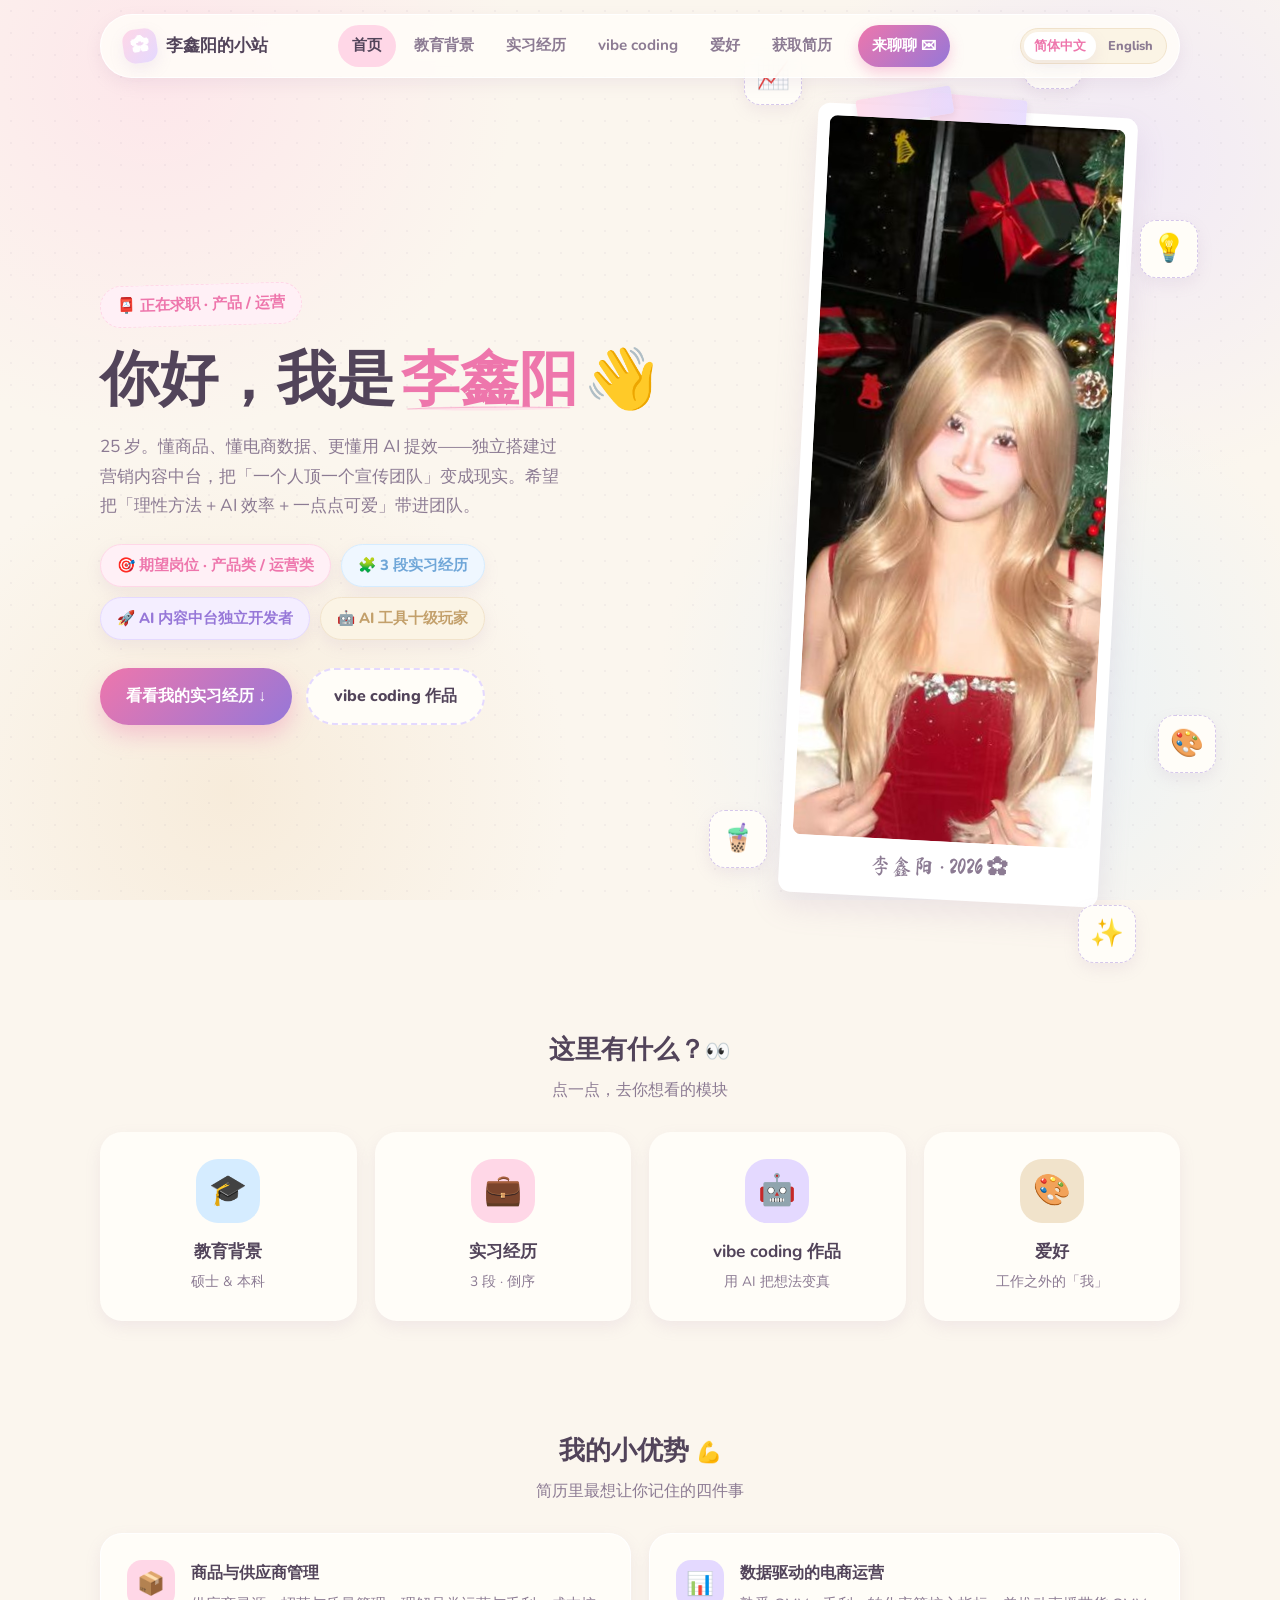
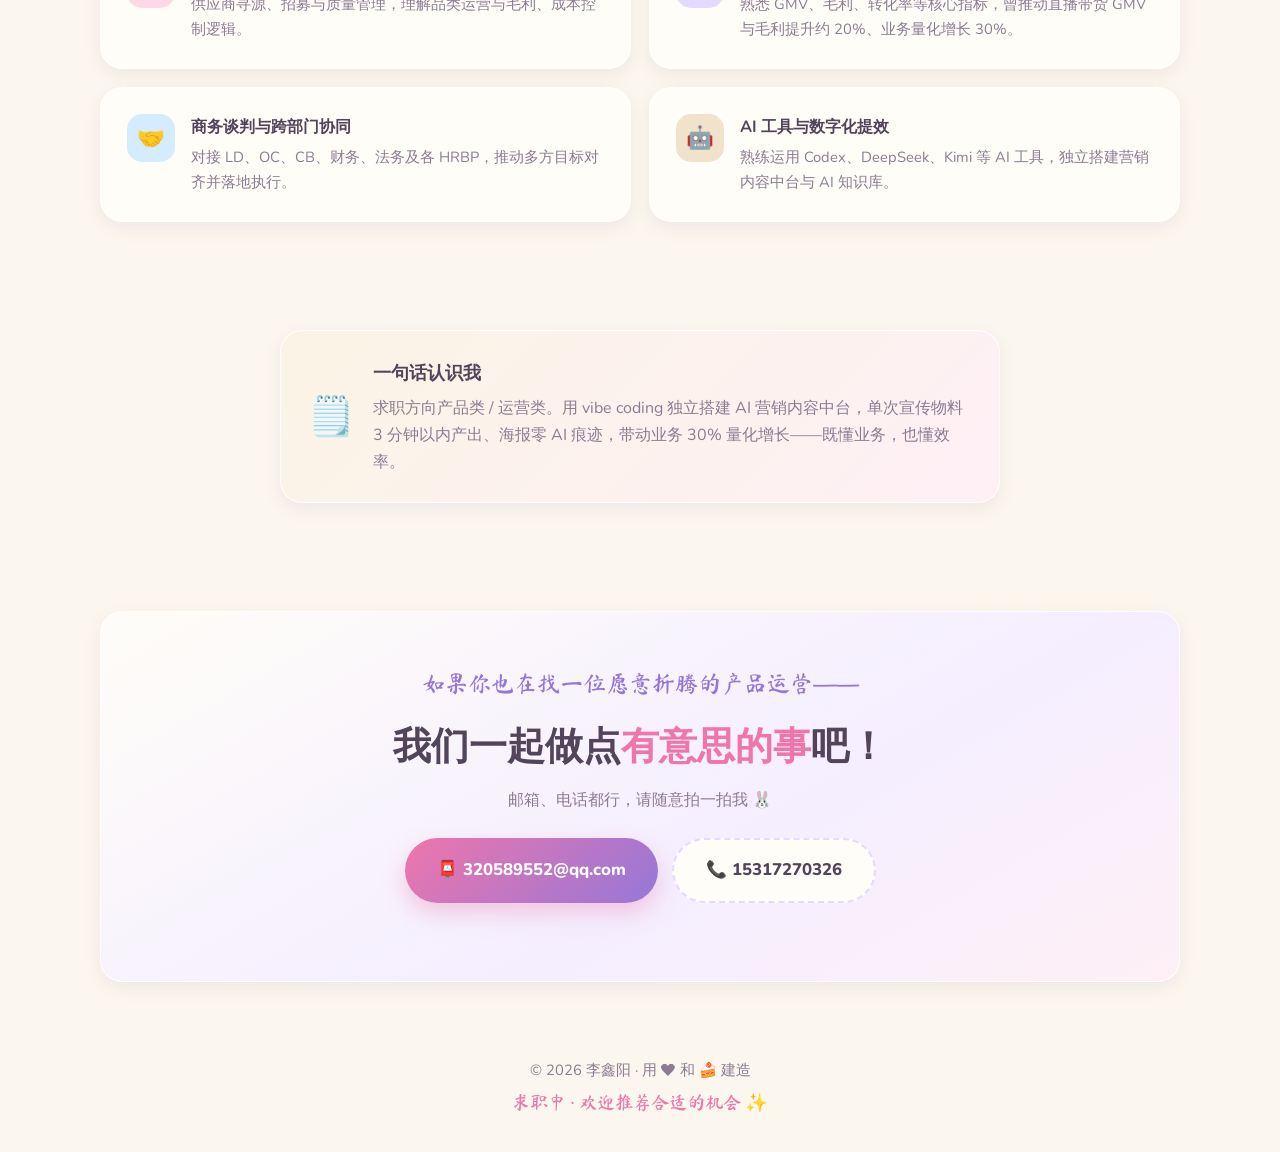
==== index.html @ ae8e2d4e "导航栏支持中英切换；vibe coding项目补充真实可用说明（API说明）" ====
<!DOCTYPE html>
<html lang="zh-CN">
<head>
  <meta charset="UTF-8" />
  <meta name="viewport" content="width=device-width, initial-scale=1.0" />
  <meta name="description" content="李鑫阳 · 产品运营求职主页 —— 爱研究用户、爱拆数据、爱用 vibe coding 把想法落地成真的运营人。" />
  <title>李鑫阳 · 产品运营求职主页</title>
  <link rel="icon" href="data:image/svg+xml,<svg xmlns='http://www.w3.org/2000/svg' viewBox='0 0 100 100'><text y='.9em' font-size='90'>🌸</text></svg>" />
  <link rel="preconnect" href="https://fonts.googleapis.com" />
  <link rel="preconnect" href="https://fonts.gstatic.com" crossorigin />
  <link href="https://fonts.googleapis.com/css2?family=Nunito:wght@500;700;800;900&family=Ma+Shan+Zheng&display=swap" rel="stylesheet" />
  <link rel="stylesheet" href="css/style.css" />
</head>
<body data-title-key="index.title" data-meta-key="index.meta">

  <!-- ==================== 顶部导航 ==================== -->
  <header class="nav-wrap">
    <nav class="nav container">
      <a class="nav-logo" href="index.html">
        <span class="logo-mark">✿</span>
        <span data-i18n="nav.logo">李鑫阳的小站</span>
      </a>
      <ul class="nav-links">
        <li><a data-page="index.html" href="index.html" data-i18n="nav.home">首页</a></li>
        <li><a data-page="education.html" href="education.html" data-i18n="nav.education">教育背景</a></li>
        <li><a data-page="experience.html" href="experience.html" data-i18n="nav.experience">实习经历</a></li>
        <li><a data-page="projects.html" href="projects.html" data-i18n="nav.projects">vibe coding</a></li>
        <li><a data-page="hobbies.html" href="hobbies.html" data-i18n="nav.hobbies">爱好</a></li>
        <li><a data-page="resume.html" href="resume.html" data-i18n="nav.resume">获取简历</a></li>
        <li><a class="nav-cta" href="mailto:320589552@qq.com" data-i18n="nav.cta">来聊聊 ✉</a></li>
      </ul>
      <div class="lang-switch" role="group" aria-label="语言选择 / Language">
        <button type="button" data-lang="zh" aria-pressed="true">简体中文</button>
        <button type="button" data-lang="en" aria-pressed="false">English</button>
      </div>
      <button class="nav-burger" aria-label="打开菜单" aria-expanded="false">
        <span></span><span></span><span></span>
      </button>
    </nav>
  </header>

  <main>

    <!-- ==================== Hero ==================== -->
    <section class="hero">
      <div class="container hero-grid">
        <div class="hero-copy">
          <p class="hero-eyebrow" data-i18n="hero.eyebrow">📮 正在求职 · 产品 / 运营</p>
          <h1 class="hero-title" data-i18n-html="hero.title">你好，我是<span class="name-highlight">李鑫阳</span><span class="wave">👋</span></h1>
          <p class="hero-sub" data-i18n="hero.sub">
            25 岁。懂商品、懂电商数据、更懂用 AI 提效——
            独立搭建过营销内容中台，把「一个人顶一个宣传团队」变成现实。
            希望把「理性方法 + AI 效率 + 一点点可爱」带进团队。
          </p>
          <div class="hero-badges">
            <span class="hero-badge" data-i18n="hero.b1">🎯 期望岗位 · 产品类 / 运营类</span>
            <span class="hero-badge" data-i18n="hero.b2">🧩 3 段实习经历</span>
            <span class="hero-badge" data-i18n="hero.b3">🚀 AI 内容中台独立开发者</span>
            <span class="hero-badge" data-i18n="hero.b4">🤖 AI 工具十级玩家</span>
          </div>
          <div class="hero-actions">
            <a class="btn btn-primary" href="experience.html" data-i18n="hero.btn1">看看我的实习经历 ↓</a>
            <a class="btn btn-ghost" href="projects.html" data-i18n="hero.btn2">vibe coding 作品</a>
          </div>
        </div>

        <div class="hero-visual">
          <span class="sticker s1" style="--r:-10deg">📈</span>
          <span class="sticker s2" style="--r:8deg">💡</span>
          <span class="sticker s3" style="--r:-6deg">🧋</span>
          <span class="sticker s4" style="--r:12deg">✨</span>
          <span class="sticker s5" style="--r:6deg">☁️</span>
          <span class="sticker s6" style="--r:-8deg">🎨</span>

          <figure class="polaroid">
            <span class="tape"></span>
            <span class="tape tape-2"></span>
            <img src="assets/photo.jpg" alt="李鑫阳的个人照片" width="720" height="720" />
            <figcaption class="polaroid-note" data-i18n="polaroid.note">李鑫阳 · 2026 ✿</figcaption>
          </figure>
        </div>
      </div>
    </section>

    <!-- ==================== 模块快速导航 ==================== -->
    <section class="section">
      <div class="container">
        <h2 class="section-title" style="text-align:center" data-i18n-html="index.moduleTitle">这里有什么？<span style="font-size:0.8em">👀</span></h2>
        <p class="section-sub" style="text-align:center" data-i18n="index.moduleSub">点一点，去你想看的模块</p>
        <div class="module-grid">
          <a class="card module-card module-blue reveal" href="education.html">
            <span class="module-emoji">🎓</span>
            <h3 data-i18n="module1.t">教育背景</h3>
            <p data-i18n="module1.d">硕士 & 本科</p>
          </a>
          <a class="card module-card module-pink reveal d1" href="experience.html">
            <span class="module-emoji">💼</span>
            <h3 data-i18n="module2.t">实习经历</h3>
            <p data-i18n="module2.d">3 段 · 倒序</p>
          </a>
          <a class="card module-card module-purple reveal d2" href="projects.html">
            <span class="module-emoji">🤖</span>
            <h3 data-i18n="module3.t">vibe coding 作品</h3>
            <p data-i18n="module3.d">用 AI 把想法变真</p>
          </a>
          <a class="card module-card module-beige reveal d3" href="hobbies.html">
            <span class="module-emoji">🎨</span>
            <h3 data-i18n="module4.t">爱好</h3>
            <p data-i18n="module4.d">工作之外的「我」</p>
          </a>
        </div>
      </div>
    </section>

    <!-- ==================== 个人优势 ==================== -->
    <section class="section">
      <div class="container">
        <h2 class="section-title" style="text-align:center" data-i18n-html="index.strengthTitle">我的小优势 <span style="font-size:0.8em">💪</span></h2>
        <p class="section-sub" style="text-align:center" data-i18n="index.strengthSub">简历里最想让你记住的四件事</p>
        <div class="strength-grid">
          <article class="card strength-card s-pink reveal">
            <span class="s-icon">📦</span>
            <div>
              <h4 data-i18n="s1.t">商品与供应商管理</h4>
              <p data-i18n="s1.d">供应商寻源、招募与质量管理，理解品类运营与毛利、成本控制逻辑。</p>
            </div>
          </article>
          <article class="card strength-card s-purple reveal d1">
            <span class="s-icon">📊</span>
            <div>
              <h4 data-i18n="s2.t">数据驱动的电商运营</h4>
              <p data-i18n="s2.d">熟悉 GMV、毛利、转化率等核心指标，曾推动直播带货 GMV 与毛利提升约 20%、业务量化增长 30%。</p>
            </div>
          </article>
          <article class="card strength-card s-blue reveal d2">
            <span class="s-icon">🤝</span>
            <div>
              <h4 data-i18n="s3.t">商务谈判与跨部门协同</h4>
              <p data-i18n="s3.d">对接 LD、OC、CB、财务、法务及各 HRBP，推动多方目标对齐并落地执行。</p>
            </div>
          </article>
          <article class="card strength-card s-beige reveal d3">
            <span class="s-icon">🤖</span>
            <div>
              <h4 data-i18n="s4.t">AI 工具与数字化提效</h4>
              <p data-i18n="s4.d">熟练运用 Codex、DeepSeek、Kimi 等 AI 工具，独立搭建营销内容中台与 AI 知识库。</p>
            </div>
          </article>
        </div>
      </div>
    </section>

    <!-- ==================== 一句话认识我 ==================== -->
    <section class="section">
      <div class="container">
        <div class="card honor-card reveal" style="max-width:720px">
          <span class="trophy">🗒️</span>
          <div>
            <h3 style="font-size:1.15rem;margin-bottom:6px" data-i18n="index.noteTitle">一句话认识我</h3>
            <p style="color:var(--ink-soft)" data-i18n="index.noteText">求职方向产品类 / 运营类。用 vibe coding 独立搭建 AI 营销内容中台，单次宣传物料 3 分钟以内产出、海报零 AI 痕迹，带动业务 30% 量化增长——既懂业务，也懂效率。</p>
          </div>
        </div>
      </div>
    </section>

    <!-- ==================== 联系 ==================== -->
    <section class="section" id="contact">
      <div class="container">
        <div class="card contact-card reveal">
          <p class="contact-kicker" data-i18n="contact.kicker">如果你也在找一位愿意折腾的产品运营——</p>
          <h2 data-i18n-html="contact.title">我们一起做点<span>有意思的事</span>吧！</h2>
          <p class="contact-sub" data-i18n="contact.sub">邮箱、电话都行，请随意拍一拍我 🐰</p>
          <div class="contact-actions">
            <a class="btn btn-primary btn-big" href="mailto:320589552@qq.com" data-i18n="contact.email">📮 320589552@qq.com</a>
            <a class="btn btn-ghost btn-big" href="tel:15317270326" data-i18n="contact.phone">📞 15317270326</a>
          </div>
        </div>
      </div>
    </section>
  </main>

  <footer class="footer">
    <p>© <span id="year">2026</span> <span data-i18n="footer.copy2">李鑫阳 · 用 ❤ 和 🍰 建造</span></p>
    <p class="footer-note" data-i18n="footer.note">求职中 · 欢迎推荐合适的机会 ✨</p>
  </footer>

  <button class="back-top" id="backTop" aria-label="回到顶部">↑</button>
  <script src="js/i18n.js"></script>
  <script src="js/main.js"></script>
</body>
</html>
---- css/style.css ----
/* ============================================================
   李鑫阳 · 求职主页 — 奶油手账风
   配色：奶油米 + 浅蓝 + 浅紫 + 粉
   ============================================================ */

:root {
  --bg: #FBF6EE;
  --bg-2: #F6EEDF;
  --card: #FFFDF8;
  --ink: #52445A;
  --ink-soft: #8C7B93;
  --ink-faint: #B8A9BF;

  --pink: #FFD7E7;
  --pink-deep: #EE76AC;
  --pink-soft: #FFF0F6;

  --purple: #E4D9FF;
  --purple-deep: #9677D8;
  --purple-soft: #F4EEFF;

  --blue: #D5ECFF;
  --blue-deep: #6FA6D8;
  --blue-soft: #EFF7FF;

  --beige: #F1E3CB;
  --beige-deep: #C3A06B;
  --beige-soft: #FBF4E5;

  --line: rgba(122, 100, 132, 0.14);
  --shadow: 0 14px 30px rgba(163, 132, 173, 0.16);
  --shadow-sm: 0 6px 16px rgba(163, 132, 173, 0.12);
  --radius: 22px;
  --radius-sm: 14px;
  --font: "Nunito", "PingFang SC", "Hiragino Sans GB", "Microsoft YaHei", "Noto Sans SC", sans-serif;
  --hand: "Ma Shan Zheng", "Kaiti SC", "KaiTi", "STKaiti", cursive;
}

* { margin: 0; padding: 0; box-sizing: border-box; }

html { scroll-behavior: smooth; }

body {
  font-family: var(--font);
  color: var(--ink);
  background:
    radial-gradient(circle at 12% 8%, rgba(255, 215, 231, 0.5), transparent 26%),
    radial-gradient(circle at 88% 18%, rgba(228, 217, 255, 0.45), transparent 24%),
    radial-gradient(circle at 78% 78%, rgba(213, 236, 255, 0.5), transparent 28%),
    radial-gradient(circle at 18% 88%, rgba(244, 227, 203, 0.55), transparent 26%),
    var(--bg);
  background-attachment: fixed;
  min-height: 100vh;
  line-height: 1.7;
  -webkit-font-smoothing: antialiased;
  overflow-x: hidden;
}

/* 纸张点阵纹理 */
body::before {
  content: "";
  position: fixed;
  inset: 0;
  pointer-events: none;
  background-image: radial-gradient(rgba(140, 115, 150, 0.12) 1px, transparent 1px);
  background-size: 22px 22px;
  opacity: 0.55;
  z-index: 0;
}

::selection { background: var(--pink); color: var(--ink); }

img { max-width: 100%; display: block; }
a { color: inherit; text-decoration: none; }
ul { list-style: none; }
button { font-family: inherit; cursor: pointer; border: none; background: none; }

.container {
  width: min(1080px, 92vw);
  margin: 0 auto;
  position: relative;
  z-index: 1;
}

/* ============ 顶部导航 ============ */
.nav-wrap {
  position: sticky;
  top: 14px;
  z-index: 100;
  padding: 0 4vw;
}

.nav {
  display: flex;
  align-items: center;
  justify-content: space-between;
  gap: 16px;
  background: rgba(255, 253, 248, 0.86);
  backdrop-filter: blur(12px);
  -webkit-backdrop-filter: blur(12px);
  border: 1.5px solid rgba(255, 255, 255, 0.9);
  border-radius: 999px;
  box-shadow: var(--shadow-sm);
  padding: 10px 12px 10px 22px;
}

.nav-logo {
  display: flex;
  align-items: center;
  gap: 9px;
  font-weight: 800;
  font-size: 1.05rem;
  color: var(--ink);
  white-space: nowrap;
}

.logo-mark {
  display: inline-grid;
  place-items: center;
  width: 34px;
  height: 34px;
  border-radius: 12px;
  background: linear-gradient(135deg, var(--pink), var(--purple));
  color: #fff;
  font-size: 1.15rem;
  transform: rotate(-8deg);
  box-shadow: var(--shadow-sm);
}

.nav-links {
  display: flex;
  align-items: center;
  gap: 4px;
}

.nav-links a {
  display: block;
  padding: 8px 14px;
  border-radius: 999px;
  font-weight: 700;
  font-size: 0.95rem;
  color: var(--ink-soft);
  transition: all 0.25s ease;
  position: relative;
}

.nav-links a:hover { color: var(--ink); background: var(--pink-soft); transform: translateY(-1px); }
.nav-links a.active { color: var(--ink); background: var(--pink); }

.nav-links .nav-cta {
  background: linear-gradient(135deg, var(--pink-deep), var(--purple-deep));
  color: #fff;
  box-shadow: 0 6px 14px rgba(238, 118, 172, 0.35);
  margin-left: 8px;
}

.nav-links .nav-cta:hover { color: #fff; transform: translateY(-2px) rotate(-1deg); }

.nav-burger {
  display: none;
  flex-direction: column;
  gap: 5px;
  padding: 10px;
  border-radius: 12px;
}

.nav-burger span {
  width: 22px;
  height: 3px;
  border-radius: 3px;
  background: var(--ink);
  transition: all 0.3s ease;
}

/* 语言切换 */
.lang-switch {
  display: inline-flex;
  align-items: center;
  gap: 2px;
  flex: none;
  background: var(--beige-soft);
  border: 1px solid var(--beige);
  border-radius: 999px;
  padding: 3px;
}

.lang-switch button {
  font-size: 0.8rem;
  font-weight: 800;
  color: var(--ink-soft);
  padding: 5px 10px;
  border-radius: 999px;
  transition: all 0.25s ease;
  white-space: nowrap;
}

.lang-switch button:hover { color: var(--ink); }
.lang-switch button.active {
  background: #fff;
  color: var(--pink-deep);
  box-shadow: var(--shadow-sm);
}

.nav-burger.open span:nth-child(1) { transform: translateY(8px) rotate(45deg); }
.nav-burger.open span:nth-child(2) { opacity: 0; }
.nav-burger.open span:nth-child(3) { transform: translateY(-8px) rotate(-45deg); }

/* ============ 通用区块 ============ */
main { position: relative; z-index: 1; }

.section { padding: 72px 0 36px; }

.page-hero { padding: 64px 0 26px; text-align: center; position: relative; }

.page-eyebrow {
  display: inline-block;
  font-family: var(--hand);
  font-size: 1.3rem;
  color: var(--pink-deep);
  letter-spacing: 2px;
  margin-bottom: 8px;
}

.page-title {
  font-size: clamp(2rem, 5vw, 3rem);
  font-weight: 900;
  color: var(--ink);
  position: relative;
  display: inline-block;
  padding-bottom: 12px;
}

.page-title::after {
  content: "";
  position: absolute;
  left: 50%;
  bottom: 0;
  transform: translateX(-50%) rotate(-1deg);
  width: 88%;
  height: 14px;
  background: url("../assets/deco-underline.svg") center/100% 100% no-repeat;
  opacity: 0.85;
}

.page-desc {
  max-width: 560px;
  margin: 14px auto 0;
  color: var(--ink-soft);
  font-size: 1.02rem;
}

.section-title {
  font-size: 1.6rem;
  font-weight: 900;
  margin-bottom: 6px;
}

.section-sub { color: var(--ink-soft); margin-bottom: 28px; font-size: 0.98rem; }

/* ============ 卡片 ============ */
.card {
  background: var(--card);
  border: 1.5px solid rgba(255, 255, 255, 0.95);
  border-radius: var(--radius);
  box-shadow: var(--shadow-sm);
  padding: 26px;
  position: relative;
  transition: transform 0.3s ease, box-shadow 0.3s ease;
}

.card:hover {
  transform: translateY(-5px) rotate(-0.4deg);
  box-shadow: var(--shadow);
}

/* 胶带装饰 */
.tape {
  position: absolute;
  top: -13px;
  left: 50%;
  width: 96px;
  height: 28px;
  transform: translateX(-50%) rotate(-3deg);
  background: linear-gradient(100deg, rgba(255, 215, 231, 0.9), rgba(228, 217, 255, 0.9));
  border-radius: 4px;
  box-shadow: 0 3px 8px rgba(140, 110, 150, 0.18);
  opacity: 0.95;
  pointer-events: none;
}

.tape.tape-blue { background: linear-gradient(100deg, rgba(213, 236, 255, 0.9), rgba(228, 217, 255, 0.9)); }
.tape.tape-pink { background: linear-gradient(100deg, rgba(255, 240, 246, 0.95), rgba(255, 215, 231, 0.9)); }
.tape.tape-beige { background: linear-gradient(100deg, rgba(251, 244, 229, 0.95), rgba(241, 227, 203, 0.9)); }

/* ============ 首页 Hero ============ */
.hero { padding: 46px 0 56px; }

.hero-grid {
  display: grid;
  grid-template-columns: 1.15fr 0.85fr;
  align-items: center;
  gap: 34px;
}

.hero-eyebrow {
  display: inline-flex;
  align-items: center;
  gap: 8px;
  background: var(--pink-soft);
  border: 1.5px dashed var(--pink);
  color: var(--pink-deep);
  font-weight: 800;
  font-size: 0.95rem;
  padding: 7px 16px;
  border-radius: 999px;
  margin-bottom: 20px;
  transform: rotate(-1.5deg);
}

.hero-title {
  font-size: clamp(2.4rem, 6vw, 3.7rem);
  font-weight: 900;
  line-height: 1.15;
  margin-bottom: 18px;
}

.name-highlight {
  display: inline-block;
  color: var(--pink-deep);
  position: relative;
  padding: 0 6px;
}

.name-highlight::after {
  content: "";
  position: absolute;
  left: 4px;
  right: 4px;
  bottom: 2px;
  height: 12px;
  background: url("../assets/deco-marker.svg") center/100% 100% no-repeat;
  opacity: 0.75;
  z-index: -1;
}

.wave { display: inline-block; animation: wave 2.4s ease-in-out infinite; transform-origin: 70% 70%; }

@keyframes wave {
  0%, 60%, 100% { transform: rotate(0deg); }
  10%, 30% { transform: rotate(14deg); }
  20%, 40% { transform: rotate(-8deg); }
}

.hero-sub {
  font-size: 1.08rem;
  color: var(--ink-soft);
  max-width: 470px;
  margin-bottom: 24px;
}

.hero-badges {
  display: flex;
  flex-wrap: wrap;
  gap: 10px;
  margin-bottom: 28px;
}

.hero-badge {
  background: var(--card);
  border-radius: 999px;
  padding: 8px 16px;
  font-weight: 800;
  font-size: 0.92rem;
  box-shadow: var(--shadow-sm);
  border: 1.5px solid transparent;
}

.hero-badge:nth-child(1) { border-color: var(--pink); background: var(--pink-soft); color: var(--pink-deep); }
.hero-badge:nth-child(2) { border-color: var(--blue); background: var(--blue-soft); color: var(--blue-deep); }
.hero-badge:nth-child(3) { border-color: var(--purple); background: var(--purple-soft); color: var(--purple-deep); }
.hero-badge:nth-child(4) { border-color: var(--beige); background: var(--beige-soft); color: var(--beige-deep); }

.hero-actions { display: flex; flex-wrap: wrap; gap: 14px; }

.btn {
  display: inline-flex;
  align-items: center;
  justify-content: center;
  gap: 8px;
  font-weight: 800;
  padding: 13px 26px;
  border-radius: 999px;
  transition: all 0.28s ease;
  font-size: 1rem;
}

.btn-primary {
  background: linear-gradient(135deg, var(--pink-deep), var(--purple-deep));
  color: #fff;
  box-shadow: 0 10px 22px rgba(238, 118, 172, 0.35);
}

.btn-primary:hover { transform: translateY(-3px) rotate(-1deg); box-shadow: 0 14px 28px rgba(238, 118, 172, 0.42); }

.btn-ghost {
  background: var(--card);
  color: var(--ink);
  border: 2px dashed var(--purple);
}

.btn-ghost:hover { background: var(--purple-soft); transform: translateY(-3px) rotate(1deg); }

.btn-big { padding: 16px 32px; font-size: 1.05rem; }

/* 拍立得照片 */
.hero-visual { position: relative; display: flex; justify-content: center; }

.polaroid {
  position: relative;
  width: min(320px, 78vw);
  background: #fff;
  padding: 12px 12px 58px;
  border-radius: 12px;
  box-shadow: var(--shadow);
  transform: rotate(3deg);
  transition: transform 0.4s ease, box-shadow 0.4s ease;
}

.polaroid:hover { transform: rotate(0deg) translateY(-6px); box-shadow: 0 22px 44px rgba(163, 132, 173, 0.26); }

.polaroid img {
  width: 100%;
  aspect-ratio: 1;
  object-fit: cover;
  border-radius: 8px;
  filter: saturate(1.05);
}

.polaroid .polaroid-note {
  position: absolute;
  bottom: 14px;
  left: 0;
  right: 0;
  text-align: center;
  font-family: var(--hand);
  font-size: 1.35rem;
  color: var(--ink-soft);
  transform: rotate(-2deg);
}

.polaroid .tape { top: -14px; left: 50%; transform: translateX(-50%) rotate(2deg); }
.polaroid .tape.tape-2 { left: 12%; transform: rotate(-12deg); }

/* 漂浮贴纸 */
.sticker {
  position: absolute;
  display: grid;
  place-items: center;
  width: 58px;
  height: 58px;
  font-size: 1.7rem;
  background: var(--card);
  border-radius: 16px;
  box-shadow: var(--shadow-sm);
  border: 1.5px dashed rgba(150, 119, 216, 0.4);
  animation: float 5s ease-in-out infinite;
  z-index: 3;
  pointer-events: none;
}

.sticker.s1 { top: -8%; left: 2%; animation-delay: 0s; }
.sticker.s2 { top: 14%; right: -4%; animation-delay: 1.2s; }
.sticker.s3 { bottom: 4%; left: -6%; animation-delay: 2.1s; }
.sticker.s4 { bottom: -8%; right: 10%; animation-delay: 0.7s; }
.sticker.s5 { top: -10%; right: 22%; animation-delay: 1.7s; }
.sticker.s6 { bottom: 16%; right: -8%; animation-delay: 2.6s; }

@keyframes float {
  0%, 100% { transform: translateY(0) rotate(var(--r, 0deg)); }
  50% { transform: translateY(-12px) rotate(var(--r, 0deg)); }
}

/* ============ 首页模块导航 ============ */
.module-grid {
  display: grid;
  grid-template-columns: repeat(4, 1fr);
  gap: 18px;
}

.module-card {
  text-align: center;
  padding: 26px 18px;
  border-radius: var(--radius);
  transition: all 0.3s ease;
  border: 1.5px dashed transparent;
}

.module-card:hover { transform: translateY(-6px) rotate(-1deg); }

.module-card .module-emoji {
  display: inline-grid;
  place-items: center;
  width: 64px;
  height: 64px;
  font-size: 1.9rem;
  border-radius: 22px;
  margin-bottom: 14px;
  transition: transform 0.3s ease;
}

.module-card:hover .module-emoji { transform: rotate(-8deg) scale(1.08); }

.module-card h3 { font-size: 1.08rem; margin-bottom: 4px; }
.module-card p { font-size: 0.86rem; color: var(--ink-soft); }

.module-pink .module-emoji { background: var(--pink); }
.module-purple .module-emoji { background: var(--purple); }
.module-blue .module-emoji { background: var(--blue); }
.module-beige .module-emoji { background: var(--beige); }

/* ============ 首页个人优势 ============ */
.strength-grid {
  display: grid;
  grid-template-columns: repeat(2, 1fr);
  gap: 18px;
}

.strength-card { display: flex; gap: 16px; align-items: flex-start; }

.strength-card .s-icon {
  flex: none;
  display: grid;
  place-items: center;
  width: 48px;
  height: 48px;
  font-size: 1.4rem;
  border-radius: 15px;
}

.strength-card h4 { font-size: 1.02rem; margin-bottom: 4px; }
.strength-card p { font-size: 0.92rem; color: var(--ink-soft); }

.s-pink .s-icon { background: var(--pink); }
.s-purple .s-icon { background: var(--purple); }
.s-blue .s-icon { background: var(--blue); }
.s-beige .s-icon { background: var(--beige); }

/* ============ 时间线（教育/实习共用） ============ */
.timeline { position: relative; max-width: 860px; margin: 0 auto; padding: 10px 0 20px; }

.timeline::before {
  content: "";
  position: absolute;
  left: 22px;
  top: 24px;
  bottom: 24px;
  width: 4px;
  border-radius: 4px;
  background: repeating-linear-gradient(
    to bottom,
    var(--pink) 0 12px,
    var(--purple) 12px 24px,
    var(--blue) 24px 36px
  );
  opacity: 0.75;
}

.timeline-item { position: relative; padding-left: 64px; margin-bottom: 30px; }

.timeline-dot {
  position: absolute;
  left: 10px;
  top: 30px;
  width: 28px;
  height: 28px;
  border-radius: 50%;
  background: var(--card);
  border: 6px solid var(--pink-deep);
  box-shadow: var(--shadow-sm);
  z-index: 2;
}

.timeline-item:nth-child(2) .timeline-dot { border-color: var(--purple-deep); }
.timeline-item:nth-child(3) .timeline-dot { border-color: var(--blue-deep); }

.timeline-card { padding: 26px 28px; }

.timeline-head {
  display: flex;
  flex-wrap: wrap;
  align-items: flex-start;
  justify-content: space-between;
  gap: 12px;
  margin-bottom: 16px;
}

.timeline-org { color: var(--ink-soft); font-size: 0.95rem; margin-top: 2px; }

.timeline-date {
  font-weight: 800;
  font-size: 0.9rem;
  color: var(--purple-deep);
  background: var(--purple-soft);
  border: 1.5px dashed var(--purple);
  padding: 6px 14px;
  border-radius: 999px;
  white-space: nowrap;
}

/* 公司/部门/岗位 三兄弟（同等突出） */
.role-row {
  display: grid;
  grid-template-columns: repeat(3, 1fr);
  gap: 12px;
  margin-bottom: 18px;
}

.role-tag {
  text-align: center;
  border-radius: var(--radius-sm);
  padding: 14px 10px;
  border: 1.5px dashed transparent;
}

.role-tag .role-label {
  display: block;
  font-size: 0.78rem;
  font-weight: 800;
  letter-spacing: 1px;
  opacity: 0.75;
  margin-bottom: 4px;
}

.role-tag .role-value { font-size: 0.98rem; font-weight: 900; line-height: 1.45; }

.role-company { background: var(--blue-soft); border-color: var(--blue); color: var(--blue-deep); }
.role-dept { background: var(--purple-soft); border-color: var(--purple); color: var(--purple-deep); }
.role-position { background: var(--pink-soft); border-color: var(--pink); color: var(--pink-deep); }

.timeline-list { display: grid; gap: 10px; }

.timeline-list li {
  position: relative;
  padding-left: 26px;
  font-size: 0.97rem;
  color: var(--ink);
}

.timeline-list li::before {
  content: "✿";
  position: absolute;
  left: 2px;
  top: 0;
  color: var(--pink-deep);
  font-size: 0.85rem;
}

.timeline-list li strong { color: var(--purple-deep); }

.work-tags { display: flex; flex-wrap: wrap; gap: 8px; margin-top: 14px; }

.chip {
  display: inline-block;
  font-size: 0.82rem;
  font-weight: 800;
  padding: 5px 13px;
  border-radius: 999px;
  background: var(--beige-soft);
  color: var(--beige-deep);
  border: 1px dashed var(--beige);
}

.chip.c-blue { background: var(--blue-soft); color: var(--blue-deep); border-color: var(--blue); }
.chip.c-purple { background: var(--purple-soft); color: var(--purple-deep); border-color: var(--purple); }
.chip.c-pink { background: var(--pink-soft); color: var(--pink-deep); border-color: var(--pink); }
.chip.c-beige { background: var(--beige-soft); color: var(--beige-deep); border-color: var(--beige); }

/* ============ 教育页 ============ */
.edu-card { display: flex; gap: 22px; align-items: flex-start; }

.edu-degree {
  flex: none;
  width: 76px;
  height: 76px;
  display: grid;
  place-items: center;
  border-radius: 24px;
  font-size: 1.7rem;
  transform: rotate(-6deg);
}

.edu-degree { background: var(--purple); }
.timeline-item:nth-child(2) .edu-degree { background: var(--blue); }

.edu-card h3 { font-size: 1.2rem; }
.edu-meta { color: var(--ink-soft); font-size: 0.95rem; margin: 2px 0 10px; }
.edu-desc { font-size: 0.96rem; }

.honor-card {
  display: flex;
  align-items: center;
  gap: 18px;
  max-width: 560px;
  margin: 0 auto;
  background: linear-gradient(135deg, var(--beige-soft), var(--pink-soft));
}

.honor-card .trophy {
  font-size: 2.4rem;
  animation: float 3s ease-in-out infinite;
}

/* ============ 作品页 ============ */
.project-grid {
  display: grid;
  grid-template-columns: repeat(2, 1fr);
  gap: 22px;
  max-width: 900px;
  margin: 0 auto;
}

.project-card { display: flex; flex-direction: column; overflow: hidden; }

.project-cover {
  position: relative;
  height: 170px;
  border-radius: 16px;
  margin-bottom: 18px;
  display: grid;
  place-items: center;
  overflow: hidden;
}

.project-cover .cover-emoji { font-size: 3.4rem; filter: drop-shadow(0 8px 12px rgba(0, 0, 0, 0.12)); }

.project-cover .cover-badge {
  position: absolute;
  top: 12px;
  right: 12px;
  background: var(--card);
  font-size: 0.78rem;
  font-weight: 800;
  color: var(--ink-soft);
  padding: 5px 12px;
  border-radius: 999px;
  box-shadow: var(--shadow-sm);
}

.cover-pink { background: linear-gradient(135deg, var(--pink-soft), var(--pink)); }
.cover-purple { background: linear-gradient(135deg, var(--purple-soft), var(--purple)); }
.cover-blue { background: linear-gradient(135deg, var(--blue-soft), var(--blue)); }
.cover-beige { background: linear-gradient(135deg, var(--beige-soft), var(--beige)); }

.project-card h3 { font-size: 1.16rem; margin-bottom: 8px; }
.project-card > p { font-size: 0.95rem; color: var(--ink-soft); margin-bottom: 14px; }

.project-result {
  margin-top: auto;
  display: flex;
  flex-wrap: wrap;
  gap: 8px;
}

.project-actions { margin-top: 18px; }
.project-actions .btn { padding: 11px 20px; font-size: 0.95rem; }

.case-note {
  margin-top: 18px;
  padding: 14px 16px;
  font-size: 0.9rem;
  line-height: 1.6;
  color: var(--ink-soft);
  background: var(--blue-soft);
  border: 1.5px dashed var(--blue);
  border-radius: var(--radius-sm);
}

/* ============ 海报案例展示 ============ */
.poster-card .poster-intro { font-size: 0.95rem; color: var(--ink-soft); margin-bottom: 16px; }

.poster-grid {
  display: grid;
  grid-template-columns: 1fr 1fr;
  gap: 14px;
}

.poster-thumb {
  position: relative;
  cursor: zoom-in;
  border-radius: 14px;
  overflow: hidden;
  background: var(--beige-soft);
  border: 1.5px solid rgba(255, 255, 255, 0.9);
  box-shadow: var(--shadow-sm);
  transition: transform 0.3s ease, box-shadow 0.3s ease;
}

.poster-thumb:hover { transform: translateY(-4px) rotate(-0.6deg); box-shadow: var(--shadow); }

.poster-thumb img { width: 100%; height: 240px; object-fit: cover; object-position: top; }

.poster-thumb.poster-wide { grid-column: 1 / -1; }
.poster-thumb.poster-wide img { height: 300px; object-fit: cover; object-position: top; }

.poster-thumb figcaption {
  position: absolute;
  left: 0;
  right: 0;
  bottom: 0;
  padding: 20px 10px 8px;
  font-size: 0.78rem;
  font-weight: 800;
  color: #fff;
  text-align: center;
  background: linear-gradient(to top, rgba(60, 40, 70, 0.72), transparent);
}

.poster-hint {
  display: flex;
  align-items: center;
  gap: 8px;
  margin-top: 16px;
  font-size: 0.85rem;
  color: var(--pink-deep);
  font-weight: 800;
}

/* ============ Lightbox 图片放大 ============ */
.lightbox {
  position: fixed;
  inset: 0;
  z-index: 200;
  display: grid;
  place-items: center;
  background: rgba(34, 22, 40, 0.92);
  opacity: 0;
  visibility: hidden;
  transition: opacity 0.3s ease, visibility 0.3s ease;
  padding: 4vh 4vw;
}

.lightbox.open { opacity: 1; visibility: visible; }

.lightbox img {
  max-width: 94vw;
  max-height: 90vh;
  border-radius: 12px;
  box-shadow: 0 24px 60px rgba(0, 0, 0, 0.5);
  transform: scale(0.96);
  transition: transform 0.3s ease;
}

.lightbox.open img { transform: scale(1); }

.lb-btn {
  position: absolute;
  display: grid;
  place-items: center;
  width: 46px;
  height: 46px;
  border-radius: 50%;
  background: rgba(255, 255, 255, 0.14);
  color: #fff;
  font-size: 1.6rem;
  font-weight: 900;
  transition: background 0.25s ease, transform 0.25s ease;
}

.lb-btn:hover { background: rgba(255, 255, 255, 0.3); transform: scale(1.08); }

.lb-close { top: 22px; right: 22px; }
.lb-prev { left: 18px; top: 50%; transform: translateY(-50%); }
.lb-next { right: 18px; top: 50%; transform: translateY(-50%); }
.lb-prev:hover, .lb-next:hover { transform: translateY(-50%) scale(1.08); }

.lb-count {
  position: absolute;
  bottom: 18px;
  left: 50%;
  transform: translateX(-50%);
  color: rgba(255, 255, 255, 0.8);
  font-size: 0.9rem;
  font-weight: 700;
}

.result-pill {
  background: var(--card);
  border: 1.5px solid transparent;
  border-radius: 999px;
  font-size: 0.82rem;
  font-weight: 800;
  padding: 5px 12px;
}

.result-pill.r-pink { border-color: var(--pink); color: var(--pink-deep); background: var(--pink-soft); }
.result-pill.r-purple { border-color: var(--purple); color: var(--purple-deep); background: var(--purple-soft); }
.result-pill.r-blue { border-color: var(--blue); color: var(--blue-deep); background: var(--blue-soft); }

/* 流程小图 */
.flow {
  display: grid;
  grid-template-columns: repeat(4, 1fr);
  gap: 10px;
  margin-top: 18px;
}

.flow-step {
  text-align: center;
  background: var(--beige-soft);
  border-radius: var(--radius-sm);
  padding: 14px 8px;
  position: relative;
}

.flow-step .step-num {
  display: inline-grid;
  place-items: center;
  width: 30px;
  height: 30px;
  border-radius: 50%;
  background: var(--pink-deep);
  color: #fff;
  font-weight: 900;
  font-size: 0.9rem;
  margin-bottom: 8px;
}

.flow-step:nth-child(2) .step-num { background: var(--purple-deep); }
.flow-step:nth-child(3) .step-num { background: var(--blue-deep); }
.flow-step:nth-child(4) .step-num { background: var(--beige-deep); }

.flow-step p { font-size: 0.82rem; color: var(--ink-soft); }

.flow-step::after {
  content: "→";
  position: absolute;
  right: -10px;
  top: 50%;
  transform: translateY(-50%);
  color: var(--ink-faint);
  font-weight: 900;
}

.flow-step:last-child::after { display: none; }

/* 待补充卡片 */
.placeholder-card {
  border-style: dashed;
  border-color: var(--ink-faint);
  background: rgba(255, 253, 248, 0.6);
  text-align: center;
  padding: 40px 24px;
}

.placeholder-card .ph-emoji { font-size: 2.6rem; margin-bottom: 10px; opacity: 0.85; }
.placeholder-card h3 { color: var(--ink-soft); margin-bottom: 6px; }
.placeholder-card p { font-size: 0.9rem; color: var(--ink-faint); }

/* ============ 爱好页 ============ */
.hobby-grid {
  display: grid;
  grid-template-columns: repeat(2, 1fr);
  gap: 20px;
  max-width: 860px;
  margin: 0 auto;
}

.hobby-card { text-align: center; padding: 34px 24px; }

.hobby-card .h-emoji {
  display: inline-grid;
  place-items: center;
  width: 76px;
  height: 76px;
  font-size: 2.2rem;
  border-radius: 26px;
  margin-bottom: 14px;
  transform: rotate(-5deg);
  transition: transform 0.35s ease;
}

.hobby-card:hover .h-emoji { transform: rotate(5deg) scale(1.08); }

.hobby-card h3 { font-size: 1.14rem; margin-bottom: 6px; }
.hobby-card p { font-size: 0.93rem; color: var(--ink-soft); }

.h-pink .h-emoji { background: var(--pink); }
.h-purple .h-emoji { background: var(--purple); }
.h-blue .h-emoji { background: var(--blue); }
.h-beige .h-emoji { background: var(--beige); }

.h-photo-strip {
  display: grid;
  grid-template-columns: repeat(3, 1fr);
  gap: 14px;
  max-width: 760px;
  margin: 30px auto 0;
}

.h-photo {
  aspect-ratio: 1;
  border-radius: 14px;
  background: var(--card);
  border: 1.5px dashed var(--ink-faint);
  display: grid;
  place-items: center;
  font-size: 1.6rem;
  color: var(--ink-faint);
  transform: rotate(var(--r, 0deg));
}

.h-photo:nth-child(1) { --r: -3deg; }
.h-photo:nth-child(2) { --r: 2deg; }
.h-photo:nth-child(3) { --r: -1deg; }

/* ============ 联系/页脚 ============ */
.contact-card {
  text-align: center;
  padding: 52px 32px;
  background: linear-gradient(150deg, var(--card), var(--purple-soft) 60%, var(--pink-soft));
}

.contact-card .contact-kicker { font-family: var(--hand); font-size: 1.45rem; color: var(--purple-deep); }

.contact-card h2 { font-size: clamp(1.7rem, 4vw, 2.4rem); margin: 10px 0 8px; font-weight: 900; }
.contact-card h2 span { color: var(--pink-deep); }
.contact-card .contact-sub { color: var(--ink-soft); margin-bottom: 24px; }

.contact-actions { display: flex; flex-wrap: wrap; justify-content: center; gap: 14px; margin-bottom: 26px; }

.contact-links { display: flex; flex-wrap: wrap; justify-content: center; gap: 12px; }
.contact-links a {
  font-size: 0.9rem;
  font-weight: 800;
  color: var(--ink-soft);
  padding: 6px 14px;
  border-radius: 999px;
  transition: all 0.25s ease;
}
.contact-links a:hover { background: var(--card); color: var(--pink-deep); transform: translateY(-2px); }

.footer {
  text-align: center;
  padding: 40px 16px 34px;
  color: var(--ink-soft);
  font-size: 0.92rem;
  position: relative;
  z-index: 1;
}

.footer .footer-note { font-family: var(--hand); font-size: 1.15rem; color: var(--pink-deep); margin-top: 4px; }

/* 返回顶部 */
.back-top {
  position: fixed;
  right: 22px;
  bottom: 22px;
  width: 48px;
  height: 48px;
  border-radius: 50%;
  background: linear-gradient(135deg, var(--pink-deep), var(--purple-deep));
  color: #fff;
  font-size: 1.3rem;
  font-weight: 900;
  box-shadow: var(--shadow);
  opacity: 0;
  visibility: hidden;
  transform: translateY(14px);
  transition: all 0.35s ease;
  z-index: 90;
}

.back-top.show { opacity: 1; visibility: visible; transform: translateY(0); }
.back-top:hover { transform: translateY(-4px) rotate(-6deg); }

/* ============ 滚动渐显 ============ */
.reveal {
  opacity: 0;
  transform: translateY(26px);
  transition: opacity 0.7s ease, transform 0.7s ease;
}

.reveal.visible { opacity: 1; transform: translateY(0); }

.reveal.d1 { transition-delay: 0.08s; }
.reveal.d2 { transition-delay: 0.16s; }
.reveal.d3 { transition-delay: 0.24s; }
.reveal.d4 { transition-delay: 0.32s; }

/* 减少动效偏好 */
@media (prefers-reduced-motion: reduce) {
  *, *::before, *::after { animation-duration: 0.01ms !important; transition-duration: 0.01ms !important; }
  html { scroll-behavior: auto; }
}

/* ============ 响应式 ============ */
@media (max-width: 900px) {
  .hero-grid { grid-template-columns: 1fr; text-align: center; }
  .hero-sub { margin-left: auto; margin-right: auto; }
  .hero-actions, .hero-badges { justify-content: center; }
  .hero-visual { order: -1; margin-bottom: 10px; }
  .module-grid { grid-template-columns: repeat(2, 1fr); }
  .strength-grid { grid-template-columns: 1fr; }
  .project-grid, .hobby-grid { grid-template-columns: 1fr; }
  .role-row { grid-template-columns: 1fr; }
  .flow { grid-template-columns: repeat(2, 1fr); }
  .flow-step::after { display: none; }
  .timeline::before { left: 14px; }
  .timeline-item { padding-left: 48px; }
  .timeline-dot { left: 4px; }
  .section { padding: 48px 0 24px; }
}

@media (max-width: 680px) {
  .nav-links {
    position: absolute;
    top: calc(100% + 10px);
    left: 0;
    right: 0;
    flex-direction: column;
    align-items: stretch;
    background: var(--card);
    border-radius: 20px;
    box-shadow: var(--shadow);
    padding: 12px;
    gap: 6px;
    opacity: 0;
    visibility: hidden;
    transform: translateY(-8px);
    transition: all 0.3s ease;
  }

  .nav-links.open { opacity: 1; visibility: visible; transform: translateY(0); }
  .nav-links a { text-align: center; padding: 12px; }
  .nav-links .nav-cta { margin-left: 0; }
  .nav-burger { display: flex; }
  .h-photo-strip { grid-template-columns: 1fr; }
  .contact-actions .btn { width: 100%; }
}
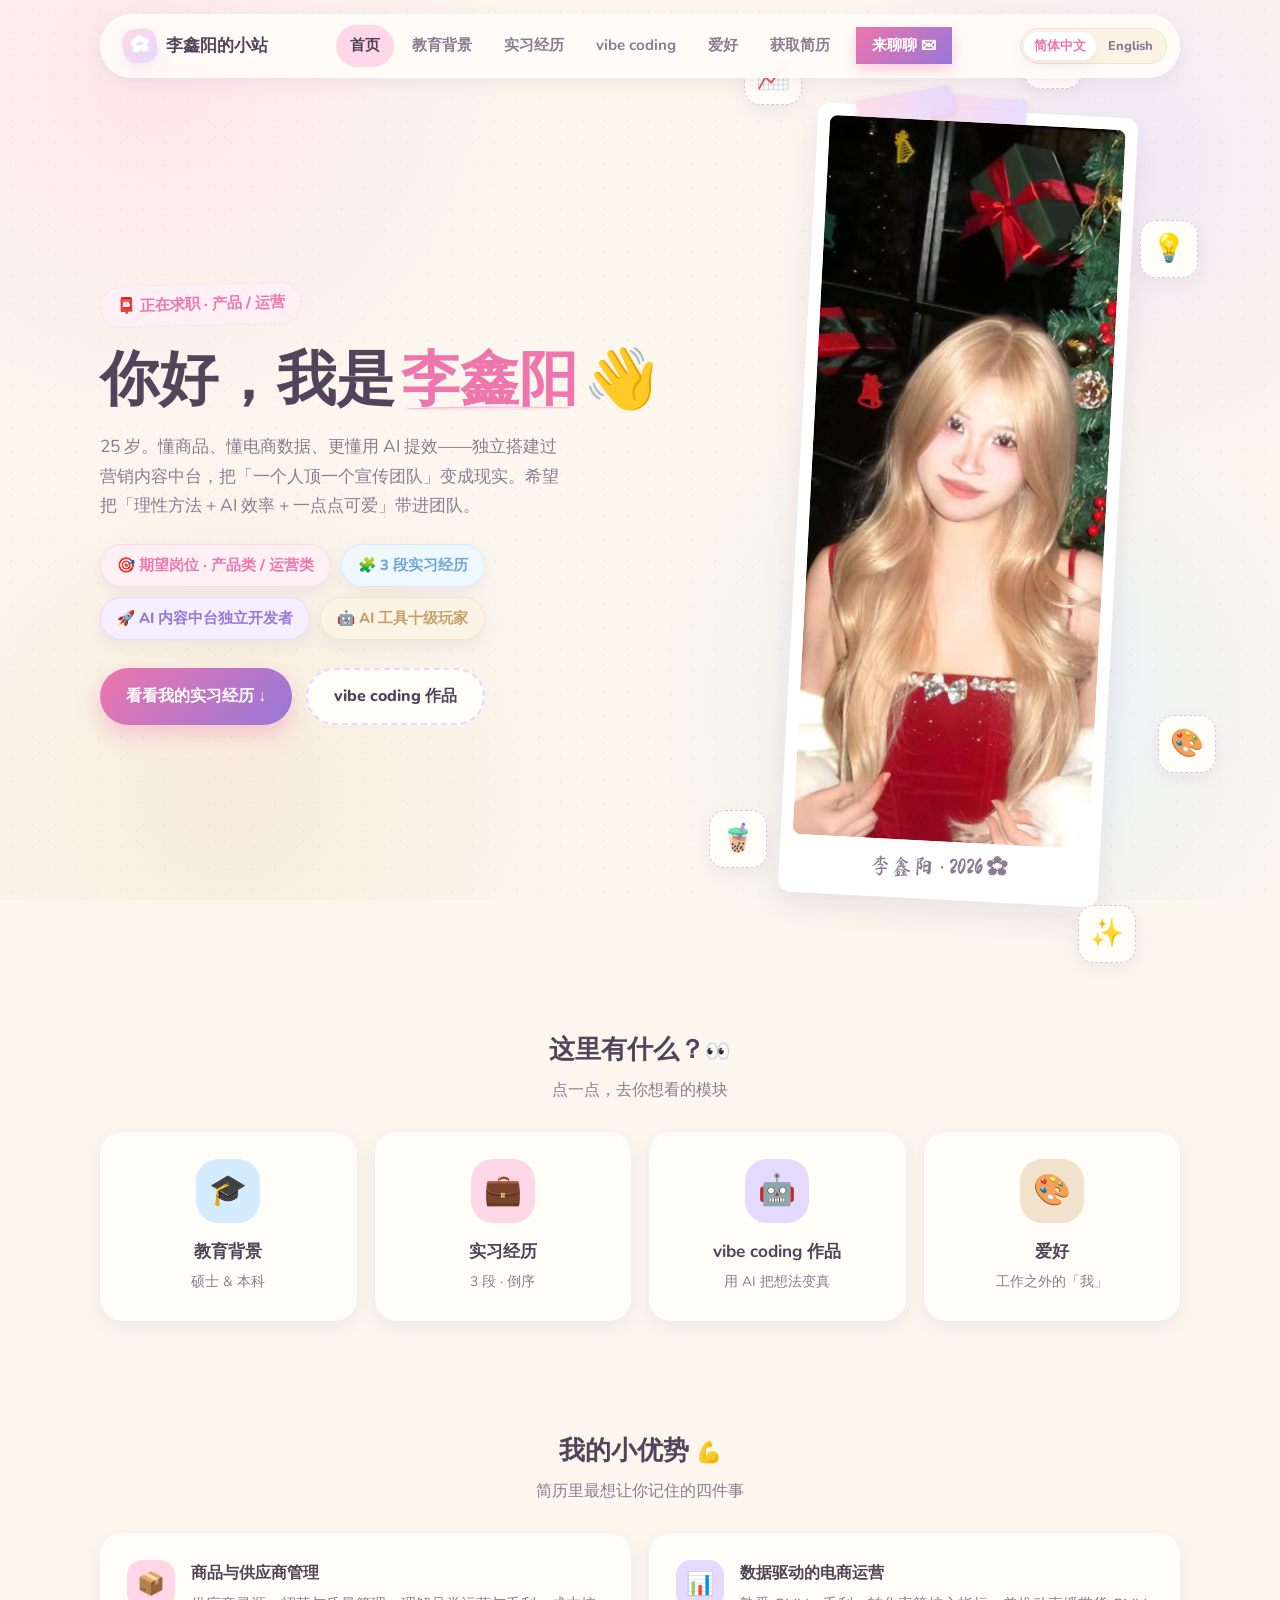
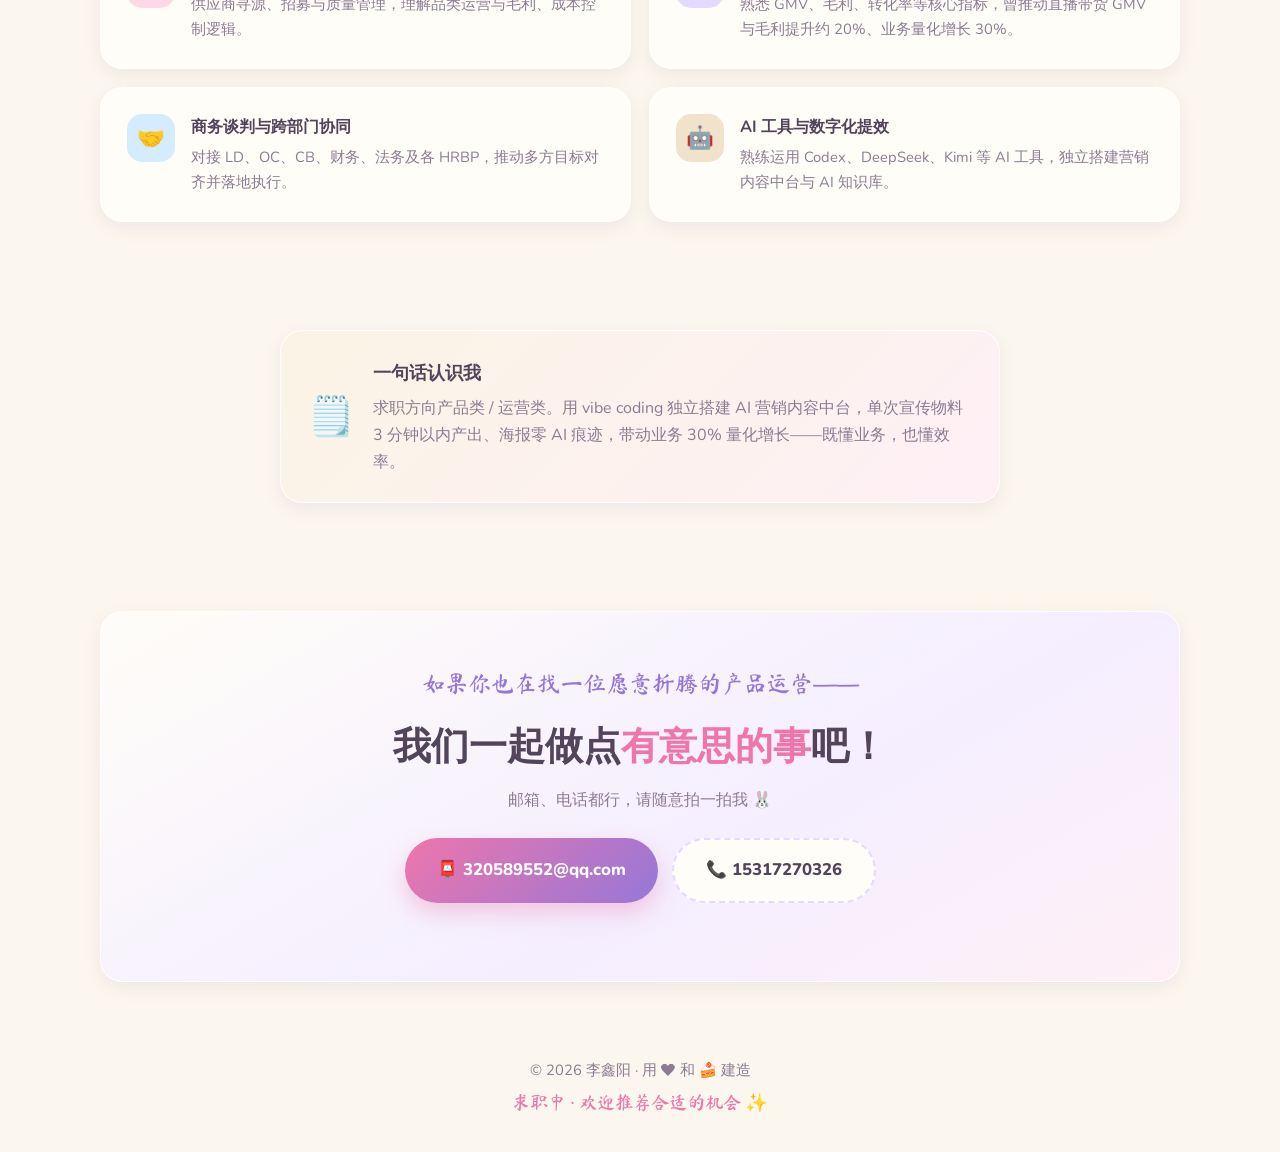
==== commit 0b146f37: "来聊聊改为站内联系面板（不跳转，支持复制邮箱电话）" ====
--- a/index.html
+++ b/index.html
@@ -27,7 +27,7 @@
         <li><a data-page="projects.html" href="projects.html" data-i18n="nav.projects">vibe coding</a></li>
         <li><a data-page="hobbies.html" href="hobbies.html" data-i18n="nav.hobbies">爱好</a></li>
         <li><a data-page="resume.html" href="resume.html" data-i18n="nav.resume">获取简历</a></li>
-        <li><a class="nav-cta" href="mailto:320589552@qq.com" data-i18n="nav.cta">来聊聊 ✉</a></li>
+        <li><button type="button" class="nav-cta" data-contact-open data-i18n="nav.cta">来聊聊 ✉</button></li>
       </ul>
       <div class="lang-switch" role="group" aria-label="语言选择 / Language">
         <button type="button" data-lang="zh" aria-pressed="true">简体中文</button>
--- a/css/style.css
+++ b/css/style.css
@@ -152,6 +152,9 @@
   color: #fff;
   box-shadow: 0 6px 14px rgba(238, 118, 172, 0.35);
   margin-left: 8px;
+  padding: 8px 16px;
+  font-size: 0.95rem;
+  font-weight: 800;
 }
 
 .nav-links .nav-cta:hover { color: #fff; transform: translateY(-2px) rotate(-1deg); }
@@ -882,6 +885,90 @@
   font-size: 0.9rem;
   font-weight: 700;
 }
+
+/* ============ 联系面板（来聊聊） ============ */
+.contact-modal {
+  position: fixed;
+  inset: 0;
+  z-index: 220;
+  display: grid;
+  place-items: center;
+  background: rgba(34, 22, 40, 0.78);
+  padding: 4vh 4vw;
+  opacity: 0;
+  visibility: hidden;
+  transition: opacity 0.3s ease, visibility 0.3s ease;
+}
+
+.contact-modal.open { opacity: 1; visibility: visible; }
+
+.contact-modal-card {
+  position: relative;
+  width: min(430px, 94vw);
+  background: linear-gradient(150deg, var(--card), var(--purple-soft) 55%, var(--pink-soft));
+  border: 1.5px solid rgba(255, 255, 255, 0.95);
+  border-radius: 26px;
+  box-shadow: 0 26px 70px rgba(0, 0, 0, 0.35);
+  padding: 38px 30px 30px;
+  text-align: center;
+  transform: translateY(14px) scale(0.97);
+  transition: transform 0.3s ease;
+}
+
+.contact-modal.open .contact-modal-card { transform: translateY(0) scale(1); }
+
+.contact-modal-card .contact-kicker { margin-bottom: 6px; }
+.contact-modal-card h3 { font-size: 1.25rem; margin-bottom: 22px; color: var(--ink); }
+
+.contact-item {
+  display: flex;
+  align-items: center;
+  gap: 10px;
+  background: var(--card);
+  border-radius: 16px;
+  padding: 12px 14px;
+  margin-bottom: 12px;
+  box-shadow: var(--shadow-sm);
+  text-align: left;
+}
+
+.contact-item-label { font-size: 0.92rem; font-weight: 800; color: var(--ink-soft); flex: none; }
+.contact-item-value { font-weight: 900; color: var(--pink-deep); word-break: break-all; flex: 1; }
+.contact-item-value:hover { text-decoration: underline; }
+
+.contact-copy {
+  flex: none;
+  font-size: 0.82rem;
+  font-weight: 800;
+  color: var(--purple-deep);
+  background: var(--purple-soft);
+  border: 1px dashed var(--purple);
+  border-radius: 999px;
+  padding: 6px 12px;
+  transition: all 0.25s ease;
+}
+
+.contact-copy:hover { background: var(--purple); color: #fff; transform: translateY(-1px); }
+
+.contact-modal-actions { margin-top: 16px; }
+
+.contact-copied {
+  position: absolute;
+  left: 50%;
+  bottom: 12px;
+  transform: translateX(-50%) translateY(6px);
+  background: var(--ink);
+  color: #fff;
+  font-size: 0.85rem;
+  font-weight: 800;
+  padding: 7px 16px;
+  border-radius: 999px;
+  opacity: 0;
+  pointer-events: none;
+  transition: all 0.25s ease;
+}
+
+.contact-copied.show { opacity: 1; transform: translateX(-50%) translateY(0); }
 
 .result-pill {
   background: var(--card);
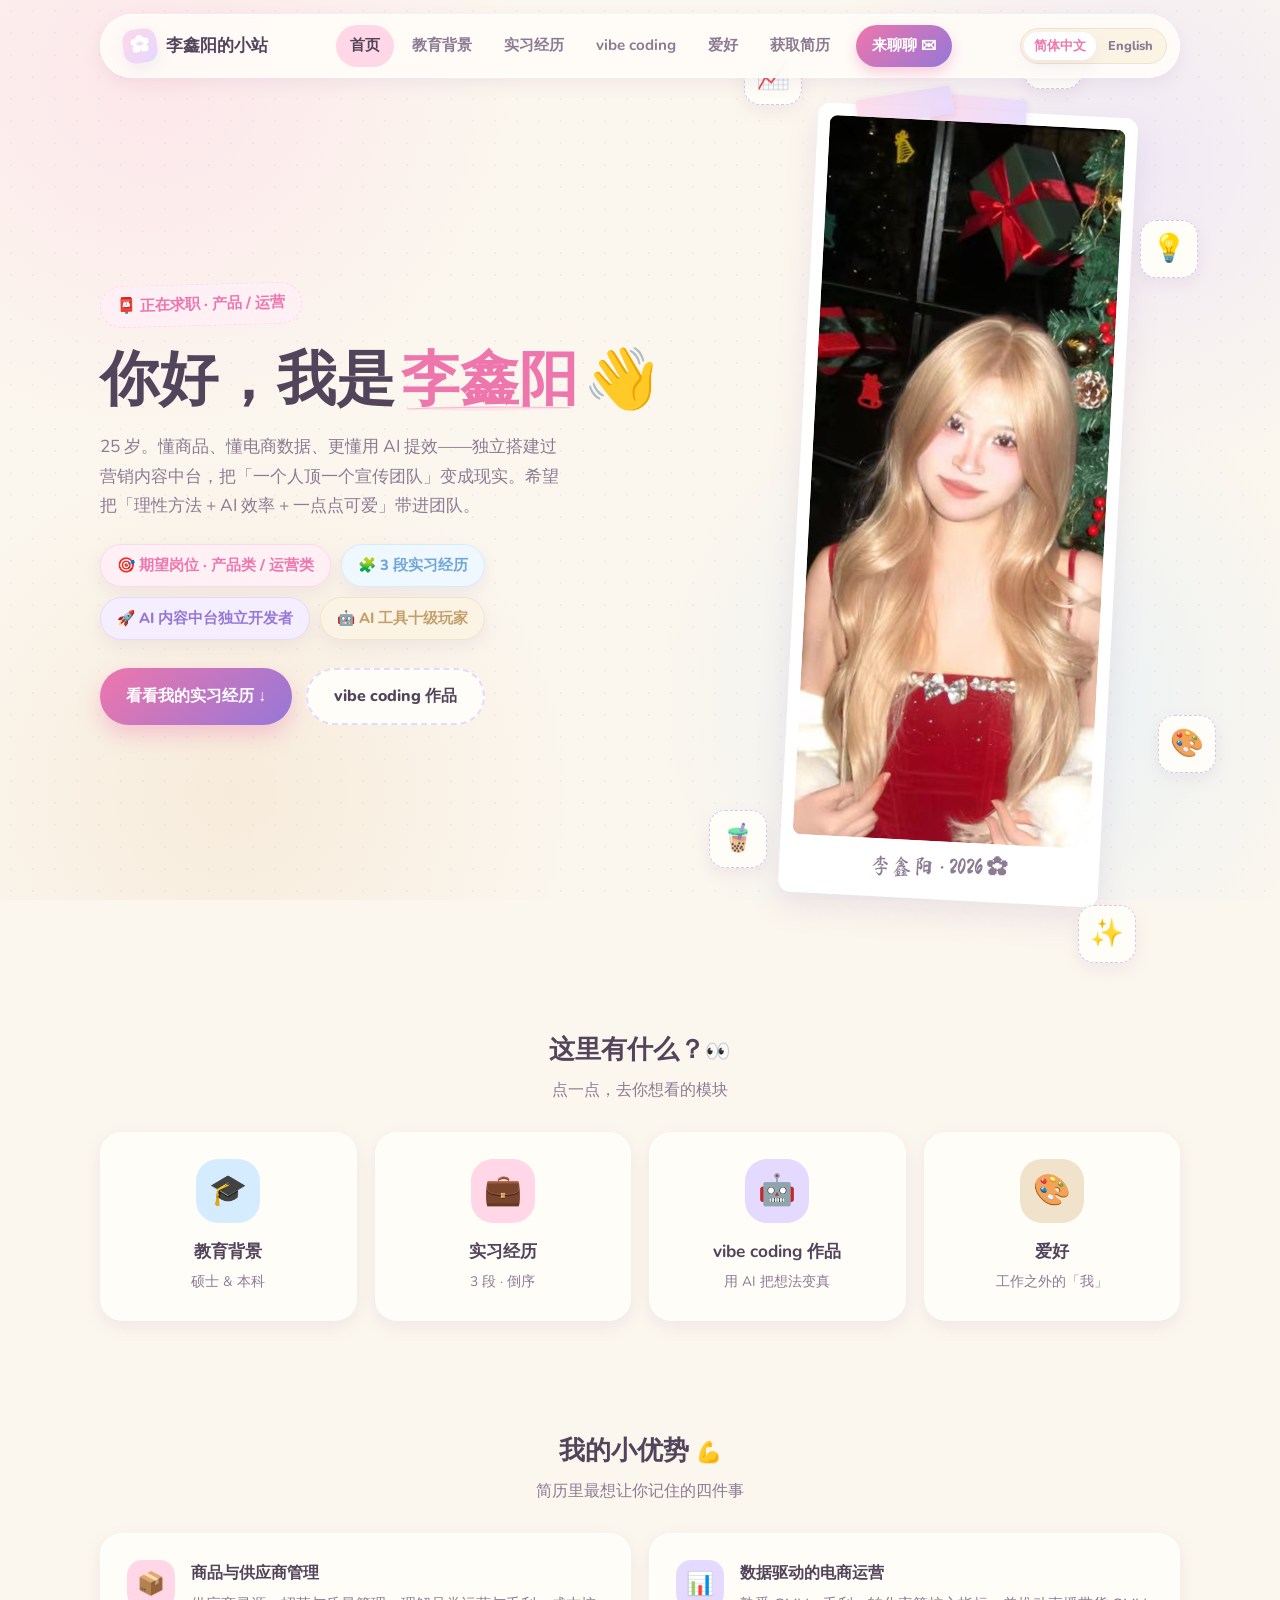
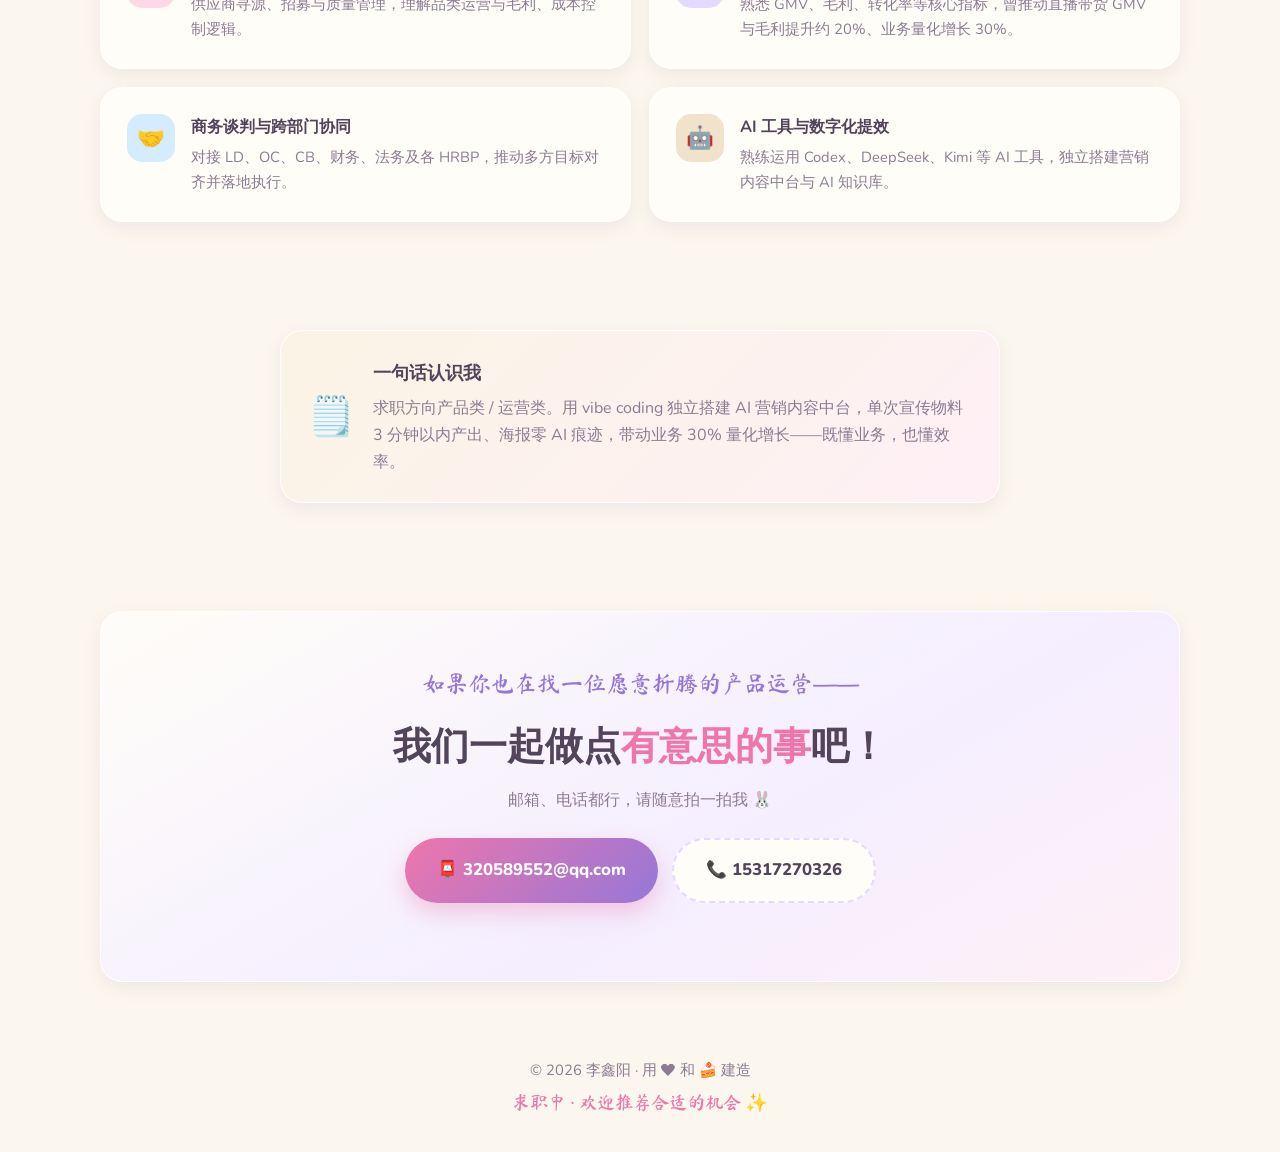
==== commit c0fed9f4: "语言默认中文（会话级记忆+清理URL残留）；来聊聊改为站内跳转联系区" ====
--- a/index.html
+++ b/index.html
@@ -27,7 +27,7 @@
         <li><a data-page="projects.html" href="projects.html" data-i18n="nav.projects">vibe coding</a></li>
         <li><a data-page="hobbies.html" href="hobbies.html" data-i18n="nav.hobbies">爱好</a></li>
         <li><a data-page="resume.html" href="resume.html" data-i18n="nav.resume">获取简历</a></li>
-        <li><button type="button" class="nav-cta" data-contact-open data-i18n="nav.cta">来聊聊 ✉</button></li>
+        <li><a class="nav-cta" href="index.html#contact" data-i18n="nav.cta">来聊聊 ✉</a></li>
       </ul>
       <div class="lang-switch" role="group" aria-label="语言选择 / Language">
         <button type="button" data-lang="zh" aria-pressed="true">简体中文</button>
--- a/css/style.css
+++ b/css/style.css
@@ -886,89 +886,6 @@
   font-weight: 700;
 }
 
-/* ============ 联系面板（来聊聊） ============ */
-.contact-modal {
-  position: fixed;
-  inset: 0;
-  z-index: 220;
-  display: grid;
-  place-items: center;
-  background: rgba(34, 22, 40, 0.78);
-  padding: 4vh 4vw;
-  opacity: 0;
-  visibility: hidden;
-  transition: opacity 0.3s ease, visibility 0.3s ease;
-}
-
-.contact-modal.open { opacity: 1; visibility: visible; }
-
-.contact-modal-card {
-  position: relative;
-  width: min(430px, 94vw);
-  background: linear-gradient(150deg, var(--card), var(--purple-soft) 55%, var(--pink-soft));
-  border: 1.5px solid rgba(255, 255, 255, 0.95);
-  border-radius: 26px;
-  box-shadow: 0 26px 70px rgba(0, 0, 0, 0.35);
-  padding: 38px 30px 30px;
-  text-align: center;
-  transform: translateY(14px) scale(0.97);
-  transition: transform 0.3s ease;
-}
-
-.contact-modal.open .contact-modal-card { transform: translateY(0) scale(1); }
-
-.contact-modal-card .contact-kicker { margin-bottom: 6px; }
-.contact-modal-card h3 { font-size: 1.25rem; margin-bottom: 22px; color: var(--ink); }
-
-.contact-item {
-  display: flex;
-  align-items: center;
-  gap: 10px;
-  background: var(--card);
-  border-radius: 16px;
-  padding: 12px 14px;
-  margin-bottom: 12px;
-  box-shadow: var(--shadow-sm);
-  text-align: left;
-}
-
-.contact-item-label { font-size: 0.92rem; font-weight: 800; color: var(--ink-soft); flex: none; }
-.contact-item-value { font-weight: 900; color: var(--pink-deep); word-break: break-all; flex: 1; }
-.contact-item-value:hover { text-decoration: underline; }
-
-.contact-copy {
-  flex: none;
-  font-size: 0.82rem;
-  font-weight: 800;
-  color: var(--purple-deep);
-  background: var(--purple-soft);
-  border: 1px dashed var(--purple);
-  border-radius: 999px;
-  padding: 6px 12px;
-  transition: all 0.25s ease;
-}
-
-.contact-copy:hover { background: var(--purple); color: #fff; transform: translateY(-1px); }
-
-.contact-modal-actions { margin-top: 16px; }
-
-.contact-copied {
-  position: absolute;
-  left: 50%;
-  bottom: 12px;
-  transform: translateX(-50%) translateY(6px);
-  background: var(--ink);
-  color: #fff;
-  font-size: 0.85rem;
-  font-weight: 800;
-  padding: 7px 16px;
-  border-radius: 999px;
-  opacity: 0;
-  pointer-events: none;
-  transition: all 0.25s ease;
-}
-
-.contact-copied.show { opacity: 1; transform: translateX(-50%) translateY(0); }
 
 .result-pill {
   background: var(--card);
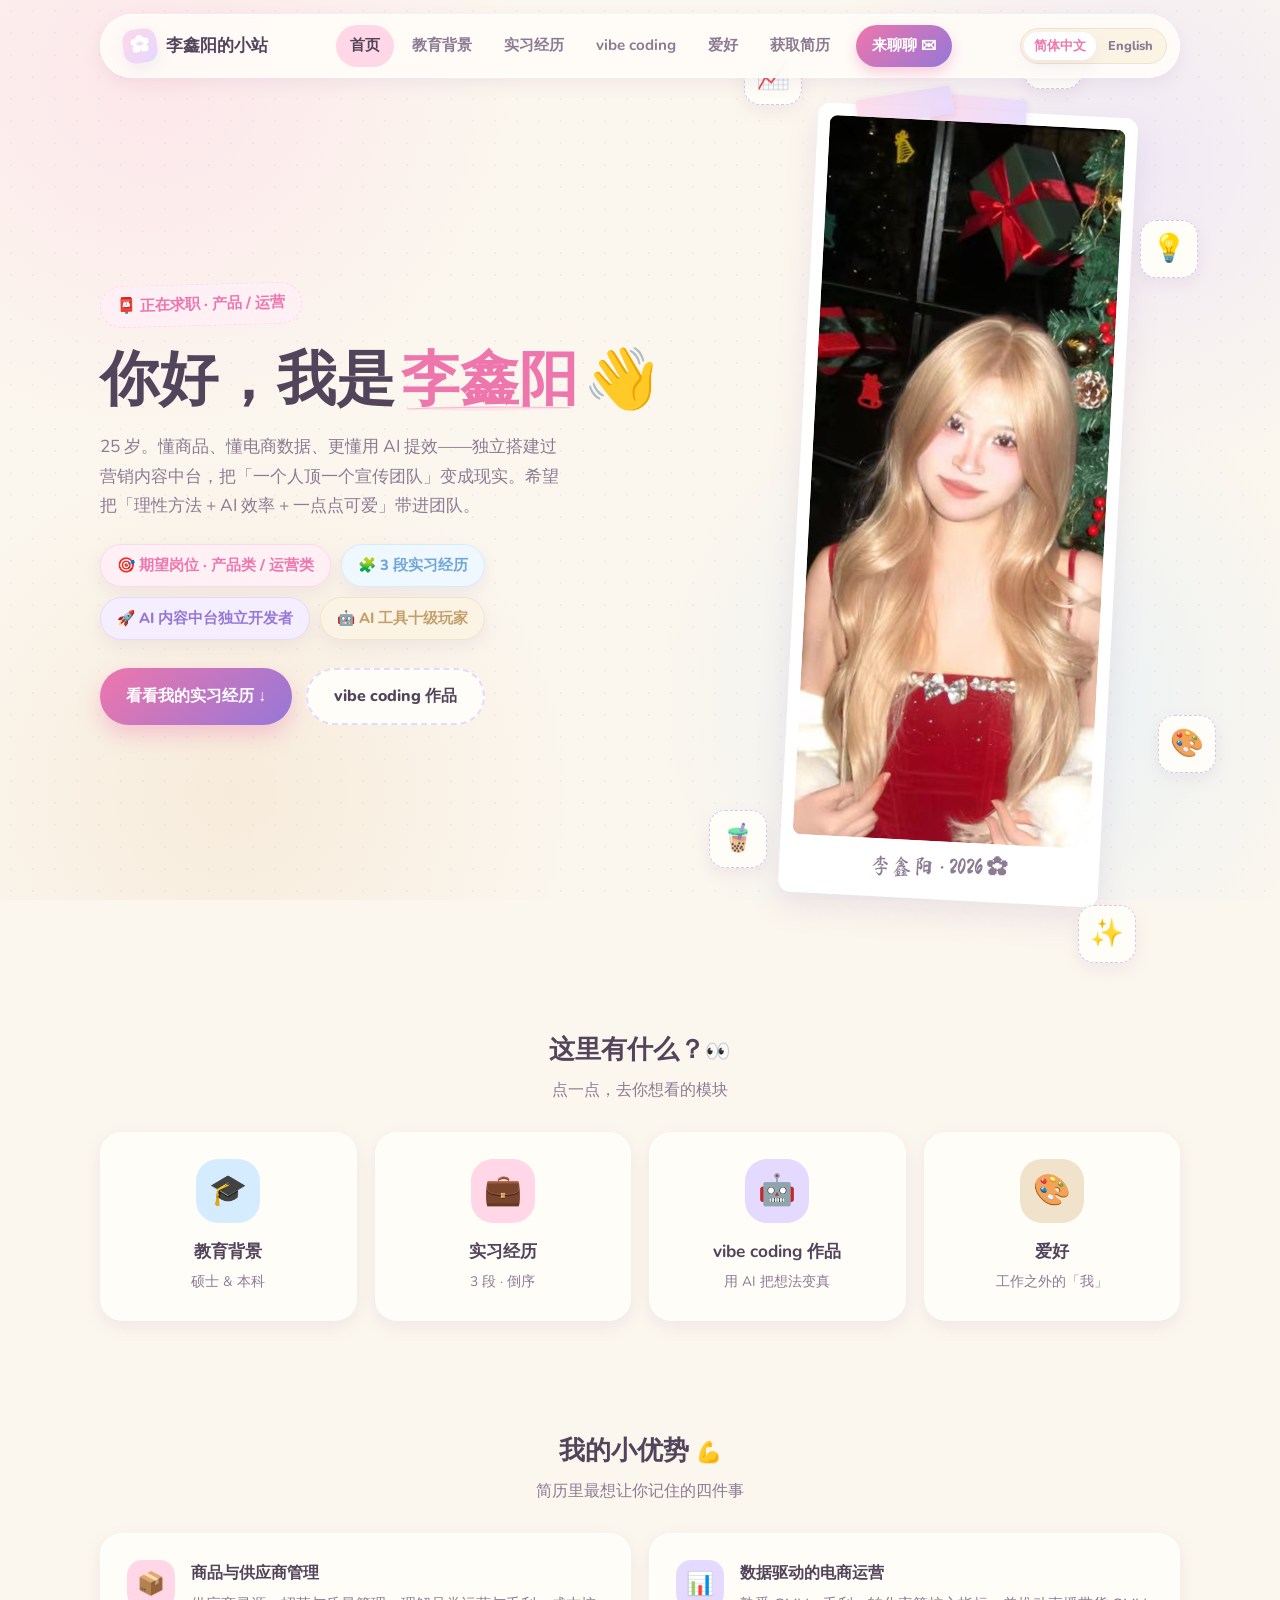
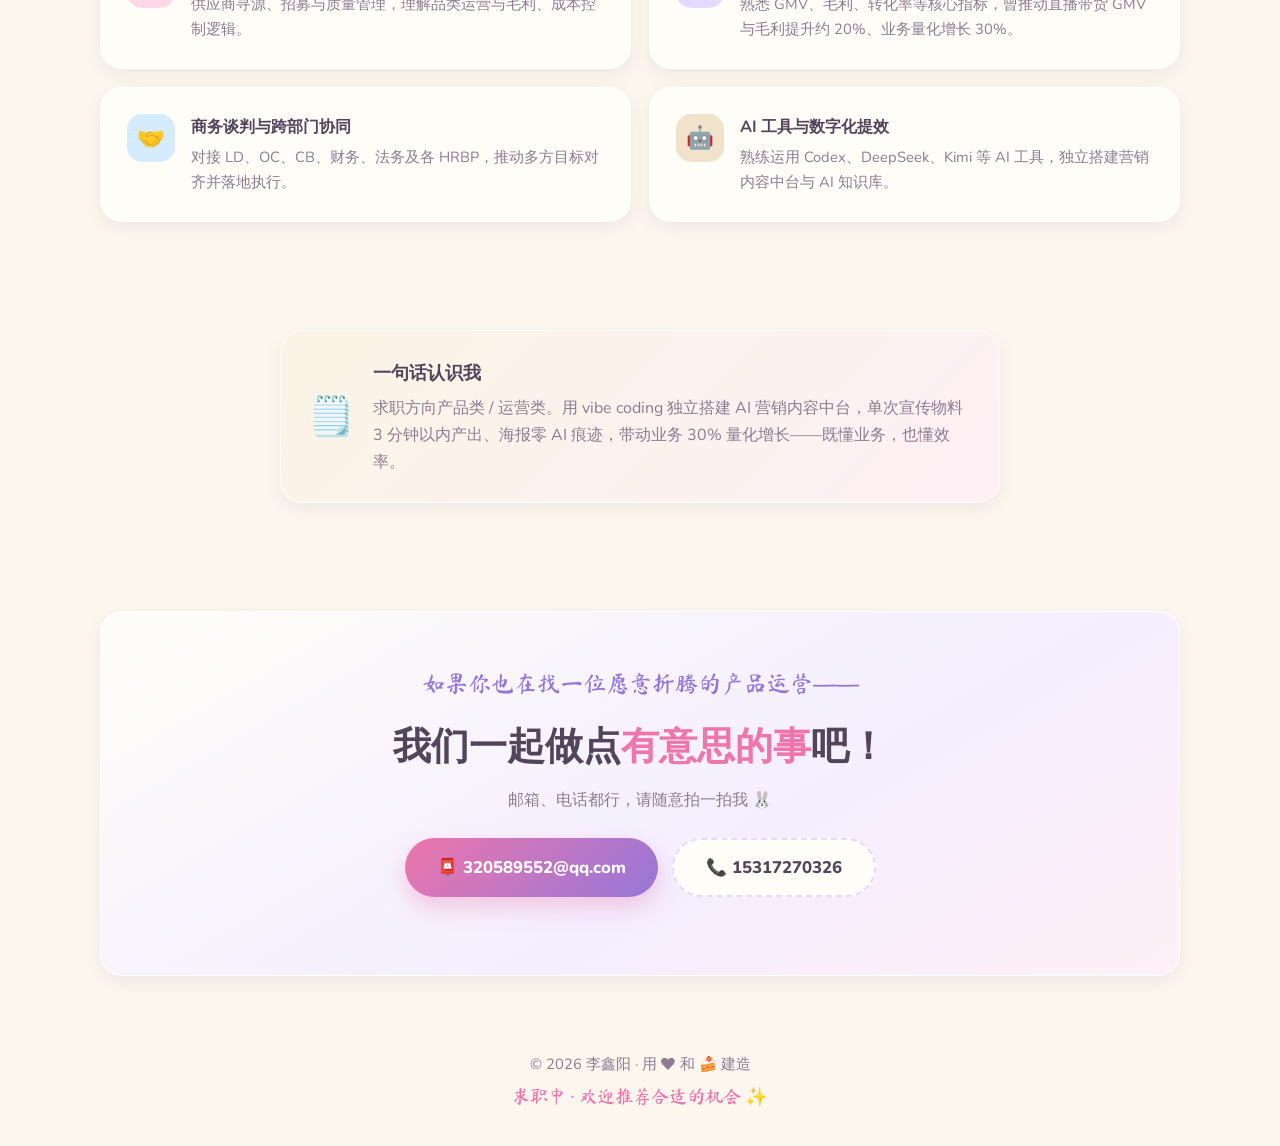
==== commit b7e78ec1: "默认中文（仅URL参数控制并自动清理）；联系区改为复制按钮，彻底不弹外部窗口" ====
--- a/index.html
+++ b/index.html
@@ -171,9 +171,10 @@
           <h2 data-i18n-html="contact.title">我们一起做点<span>有意思的事</span>吧！</h2>
           <p class="contact-sub" data-i18n="contact.sub">邮箱、电话都行，请随意拍一拍我 🐰</p>
           <div class="contact-actions">
-            <a class="btn btn-primary btn-big" href="mailto:320589552@qq.com" data-i18n="contact.email">📮 320589552@qq.com</a>
-            <a class="btn btn-ghost btn-big" href="tel:15317270326" data-i18n="contact.phone">📞 15317270326</a>
+            <button type="button" class="btn btn-primary btn-big" data-copy="320589552@qq.com" data-i18n="contact.email">📮 320589552@qq.com</button>
+            <button type="button" class="btn btn-ghost btn-big" data-copy="15317270326" data-i18n="contact.phone">📞 15317270326</button>
           </div>
+          <p class="copy-tip" id="copyTip" data-i18n="contact.modal.copied">✓ 已复制</p>
         </div>
       </div>
     </section>
--- a/css/style.css
+++ b/css/style.css
@@ -1042,6 +1042,26 @@
   transition: all 0.25s ease;
 }
 .contact-links a:hover { background: var(--card); color: var(--pink-deep); transform: translateY(-2px); }
+
+.copy-tip {
+  position: fixed;
+  left: 50%;
+  bottom: 30px;
+  transform: translateX(-50%) translateY(8px);
+  background: var(--ink);
+  color: #fff;
+  font-size: 0.9rem;
+  font-weight: 800;
+  padding: 10px 20px;
+  border-radius: 999px;
+  box-shadow: var(--shadow);
+  opacity: 0;
+  pointer-events: none;
+  z-index: 300;
+  transition: all 0.25s ease;
+}
+
+.copy-tip.show { opacity: 1; transform: translateX(-50%) translateY(0); }
 
 .footer {
   text-align: center;
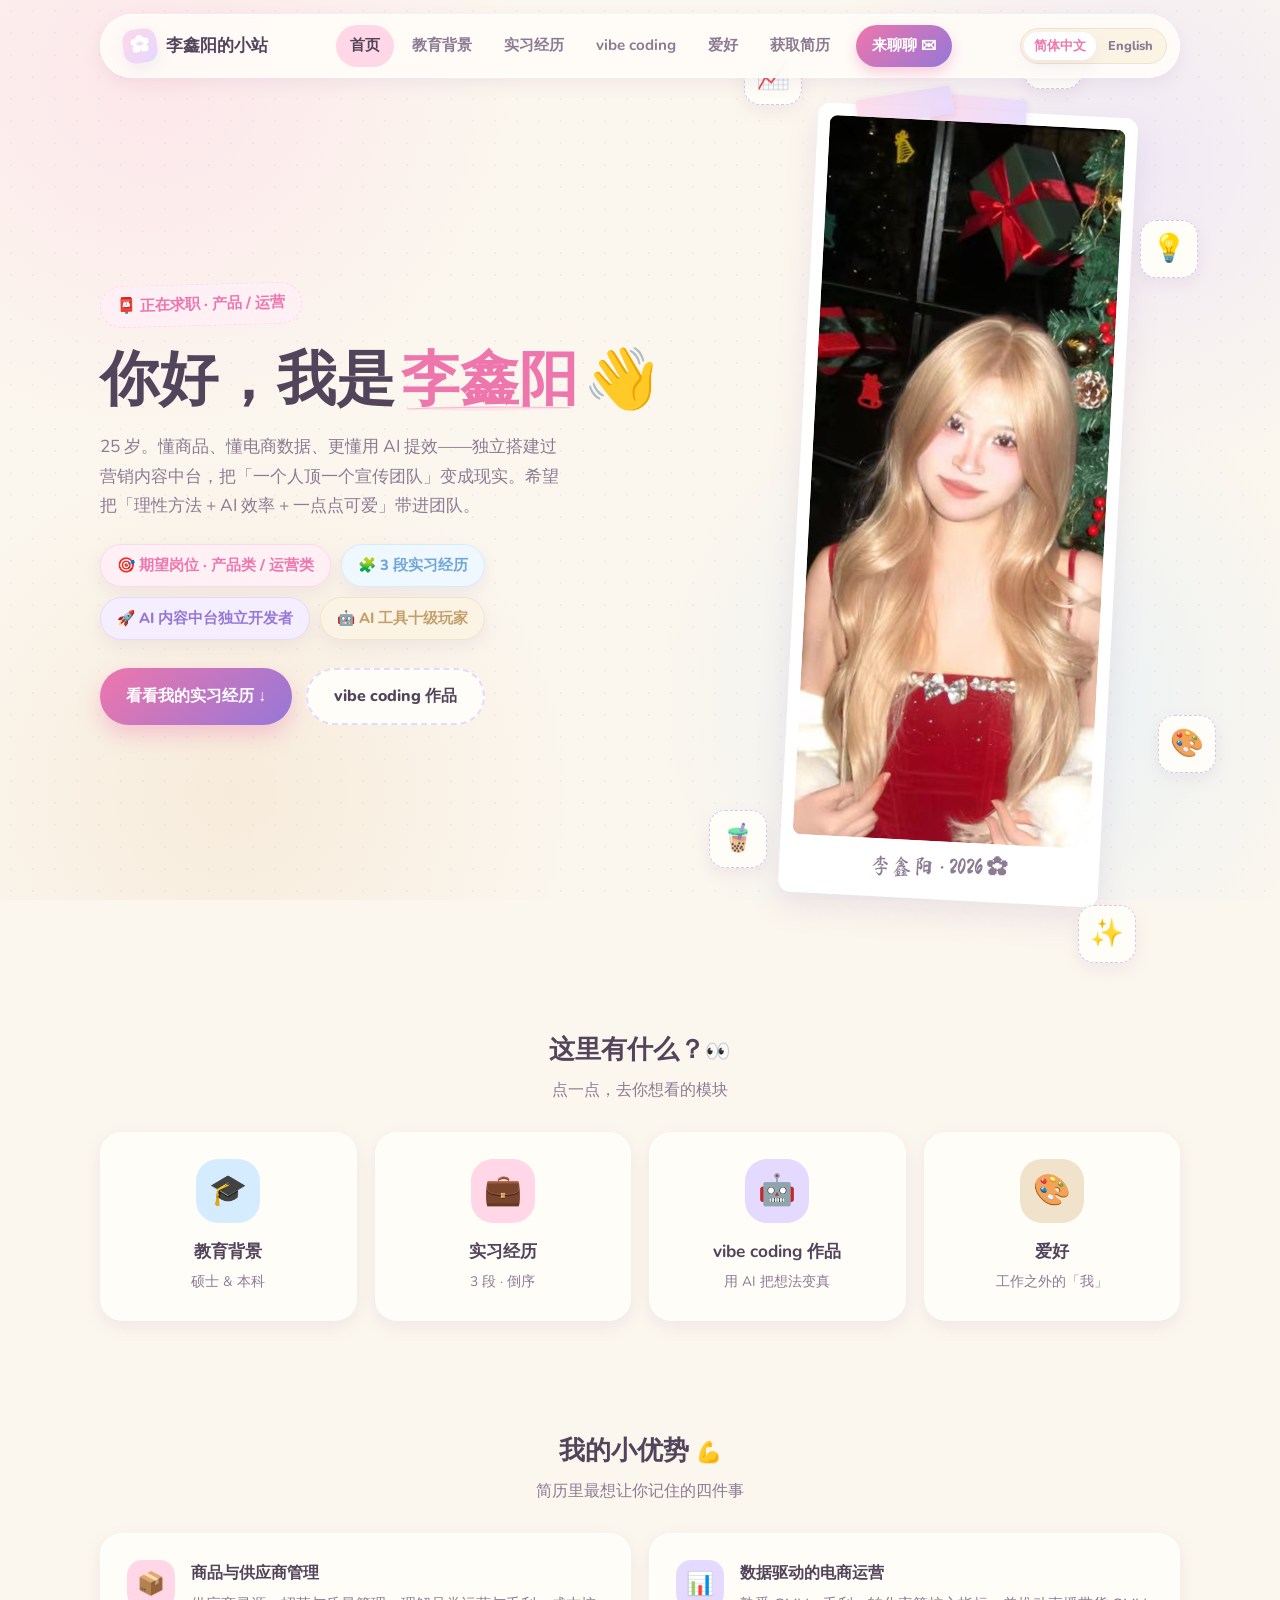
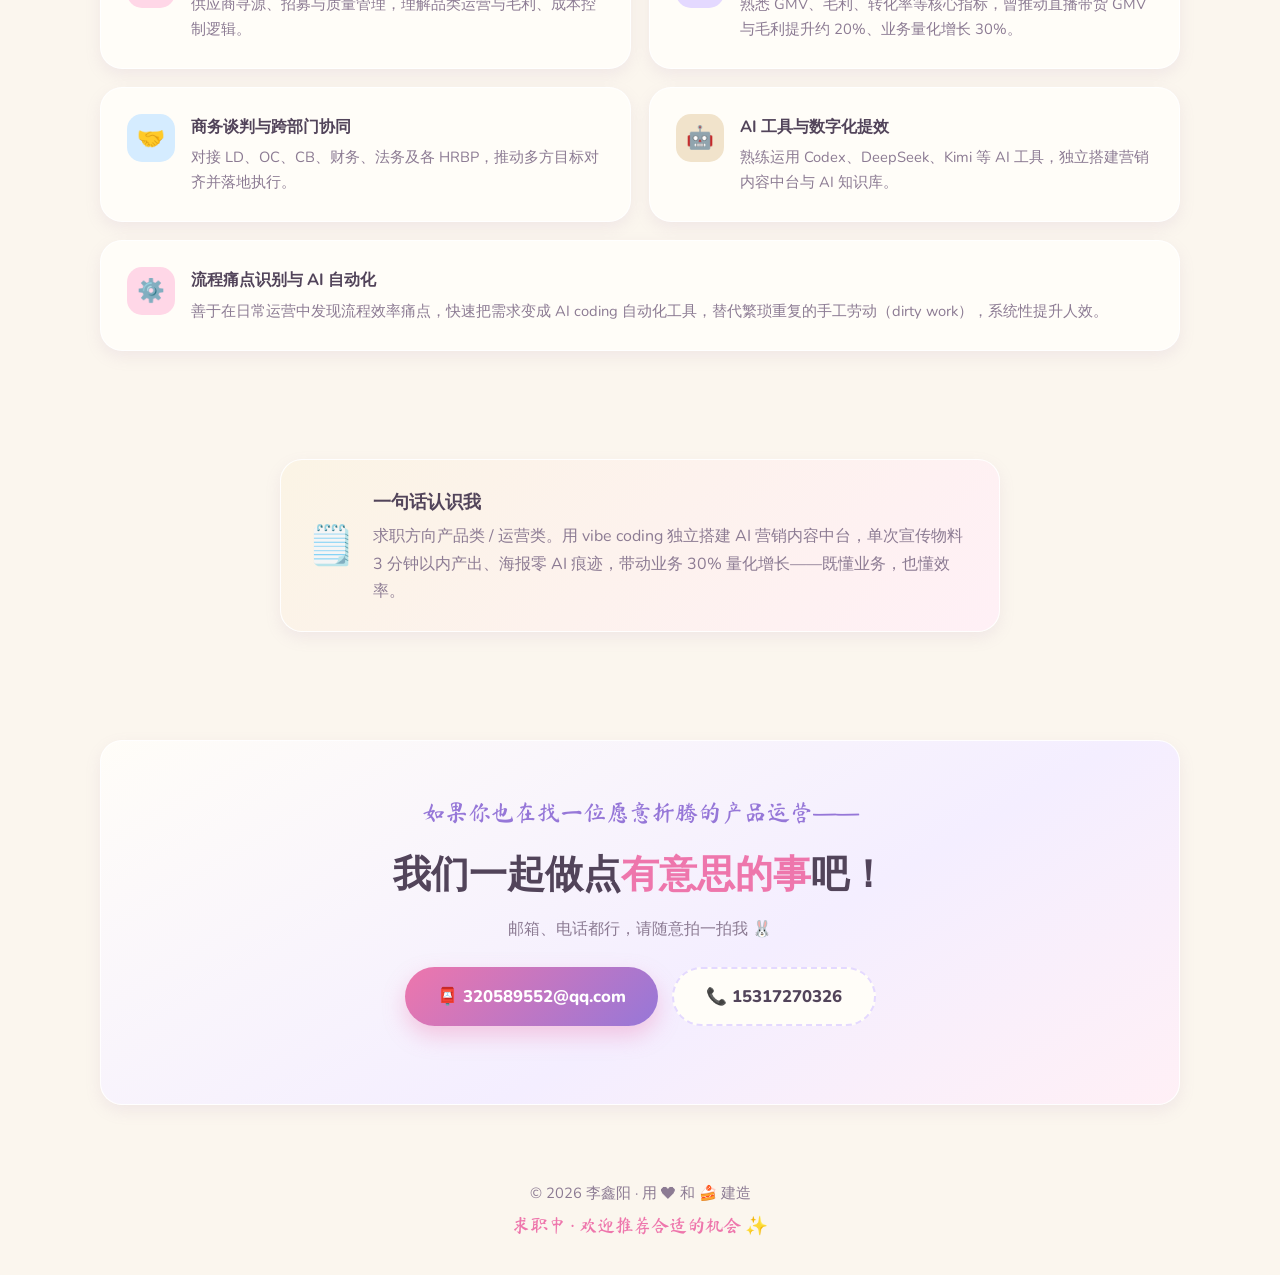
==== commit b2ed6340: "按2026.09新简历更新：新增个人优势/携程2条经历/电商海报生成器项目，更新简历PDF" ====
--- a/index.html
+++ b/index.html
@@ -2,6 +2,9 @@
 <html lang="zh-CN">
 <head>
   <meta charset="UTF-8" />
+  <meta http-equiv="Cache-Control" content="no-cache, no-store, must-revalidate" />
+  <meta http-equiv="Pragma" content="no-cache" />
+  <meta http-equiv="Expires" content="0" />
   <meta name="viewport" content="width=device-width, initial-scale=1.0" />
   <meta name="description" content="李鑫阳 · 产品运营求职主页 —— 爱研究用户、爱拆数据、爱用 vibe coding 把想法落地成真的运营人。" />
   <title>李鑫阳 · 产品运营求职主页</title>
@@ -146,6 +149,13 @@
               <p data-i18n="s4.d">熟练运用 Codex、DeepSeek、Kimi 等 AI 工具，独立搭建营销内容中台与 AI 知识库。</p>
             </div>
           </article>
+          <article class="card strength-card s-pink reveal" style="grid-column:1/-1">
+            <span class="s-icon">⚙️</span>
+            <div>
+              <h4 data-i18n="s5.t">流程痛点识别与 AI 自动化</h4>
+              <p data-i18n="s5.d">善于在日常运营中发现流程效率痛点，快速把需求变成 AI coding 自动化工具，替代繁琐重复的手工劳动（dirty work），系统性提升人效。</p>
+            </div>
+          </article>
         </div>
       </div>
     </section>
@@ -186,7 +196,7 @@
   </footer>
 
   <button class="back-top" id="backTop" aria-label="回到顶部">↑</button>
-  <script src="js/i18n.js"></script>
-  <script src="js/main.js"></script>
+  <script src="js/i18n.js?v=3"></script>
+  <script src="js/main.js?v=3"></script>
 </body>
 </html>
--- a/css/style.css
+++ b/css/style.css
@@ -827,6 +827,13 @@
   color: var(--pink-deep);
   font-weight: 800;
 }
+
+/* 海报案例卡片横跨整行 */
+.project-grid > .poster-card { grid-column: 1 / -1; }
+.project-grid > .poster-card .poster-grid { grid-template-columns: repeat(3, 1fr); }
+.project-grid > .poster-card .poster-thumb.poster-wide { grid-column: auto; }
+.project-grid > .poster-card .poster-thumb img,
+.project-grid > .poster-card .poster-thumb.poster-wide img { height: 330px; }
 
 /* ============ Lightbox 图片放大 ============ */
 .lightbox {
@@ -1126,6 +1133,9 @@
   .module-grid { grid-template-columns: repeat(2, 1fr); }
   .strength-grid { grid-template-columns: 1fr; }
   .project-grid, .hobby-grid { grid-template-columns: 1fr; }
+  .project-grid > .poster-card .poster-grid { grid-template-columns: 1fr; }
+  .project-grid > .poster-card .poster-thumb img,
+  .project-grid > .poster-card .poster-thumb.poster-wide img { height: 300px; }
   .role-row { grid-template-columns: 1fr; }
   .flow { grid-template-columns: repeat(2, 1fr); }
   .flow-step::after { display: none; }
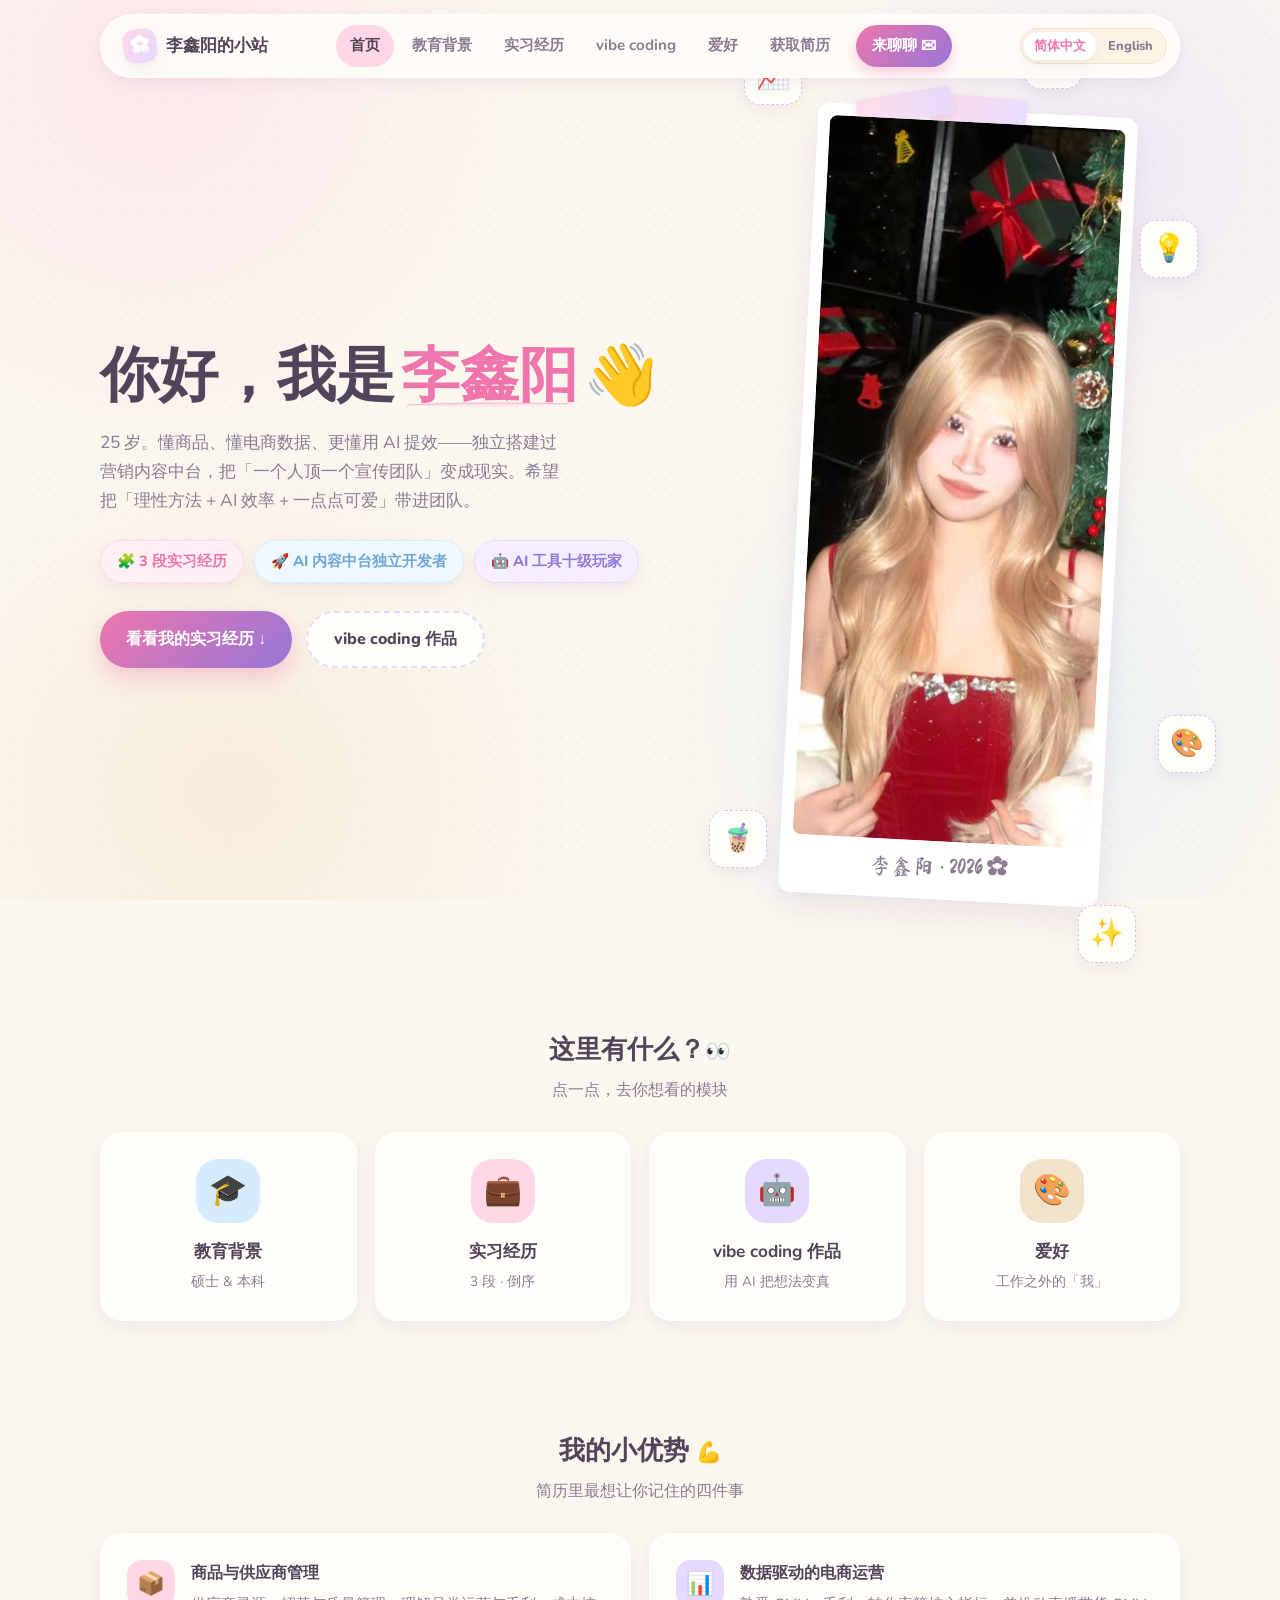
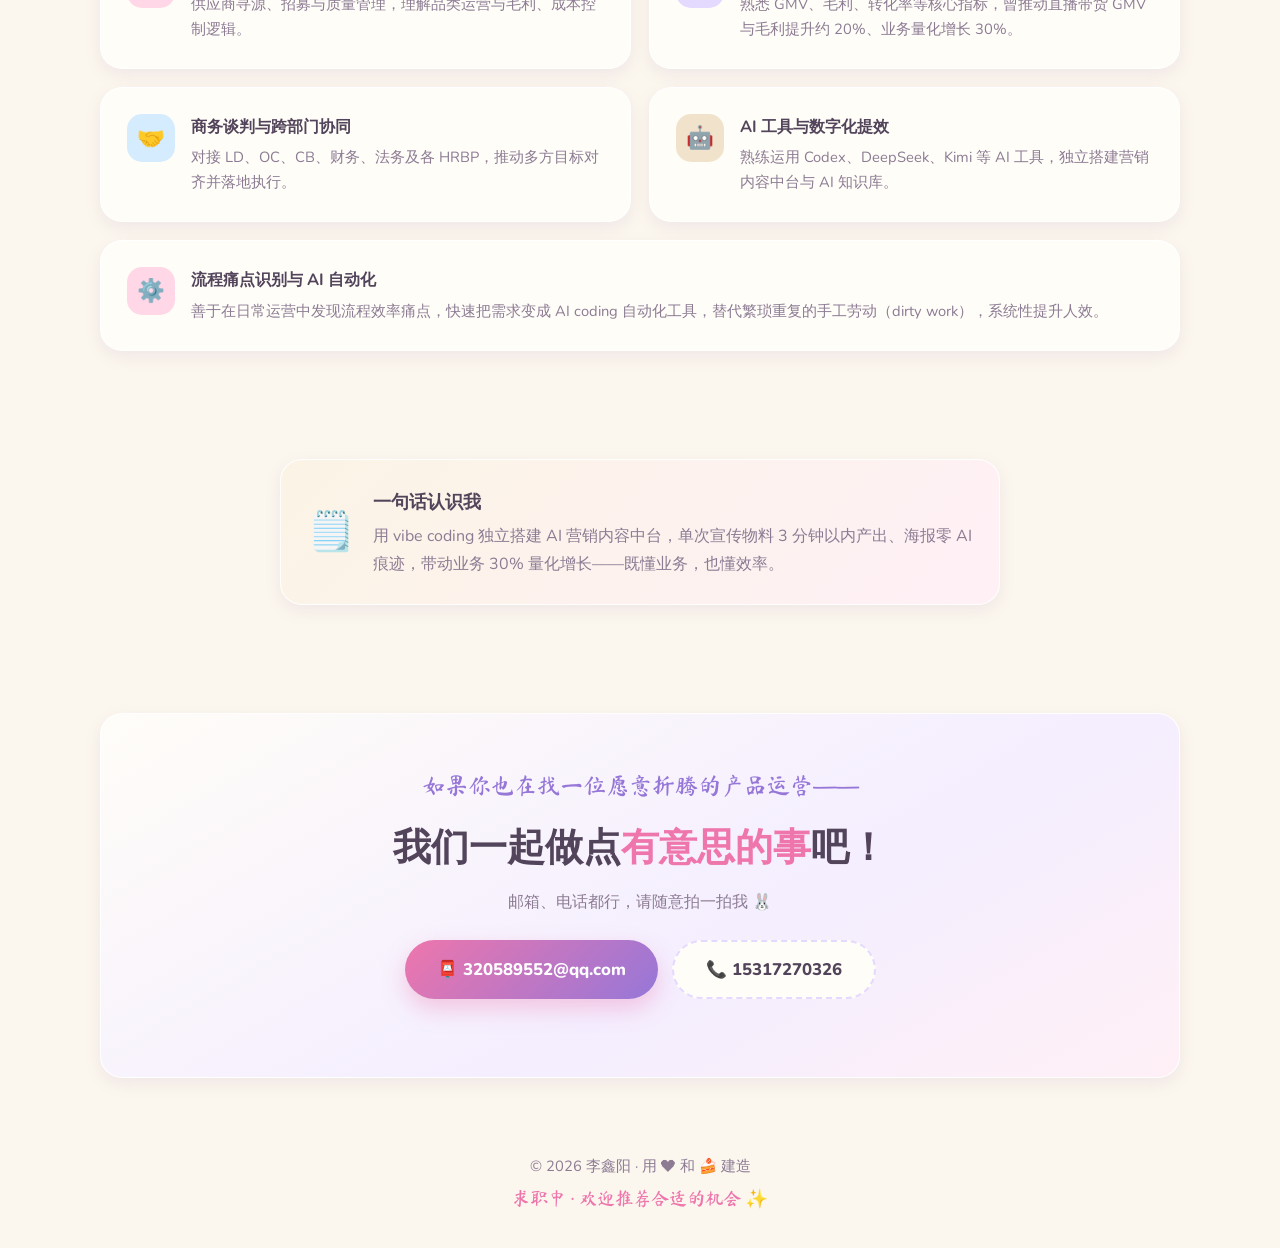
==== commit 36dff16c: "去掉求职意向/产品运营标注意" ====
--- a/index.html
+++ b/index.html
@@ -48,7 +48,6 @@
     <section class="hero">
       <div class="container hero-grid">
         <div class="hero-copy">
-          <p class="hero-eyebrow" data-i18n="hero.eyebrow">📮 正在求职 · 产品 / 运营</p>
           <h1 class="hero-title" data-i18n-html="hero.title">你好，我是<span class="name-highlight">李鑫阳</span><span class="wave">👋</span></h1>
           <p class="hero-sub" data-i18n="hero.sub">
             25 岁。懂商品、懂电商数据、更懂用 AI 提效——
@@ -56,7 +55,6 @@
             希望把「理性方法 + AI 效率 + 一点点可爱」带进团队。
           </p>
           <div class="hero-badges">
-            <span class="hero-badge" data-i18n="hero.b1">🎯 期望岗位 · 产品类 / 运营类</span>
             <span class="hero-badge" data-i18n="hero.b2">🧩 3 段实习经历</span>
             <span class="hero-badge" data-i18n="hero.b3">🚀 AI 内容中台独立开发者</span>
             <span class="hero-badge" data-i18n="hero.b4">🤖 AI 工具十级玩家</span>
@@ -167,7 +165,7 @@
           <span class="trophy">🗒️</span>
           <div>
             <h3 style="font-size:1.15rem;margin-bottom:6px" data-i18n="index.noteTitle">一句话认识我</h3>
-            <p style="color:var(--ink-soft)" data-i18n="index.noteText">求职方向产品类 / 运营类。用 vibe coding 独立搭建 AI 营销内容中台，单次宣传物料 3 分钟以内产出、海报零 AI 痕迹，带动业务 30% 量化增长——既懂业务，也懂效率。</p>
+            <p style="color:var(--ink-soft)" data-i18n="index.noteText">用 vibe coding 独立搭建 AI 营销内容中台，单次宣传物料 3 分钟以内产出、海报零 AI 痕迹，带动业务 30% 量化增长——既懂业务，也懂效率。</p>
           </div>
         </div>
       </div>
